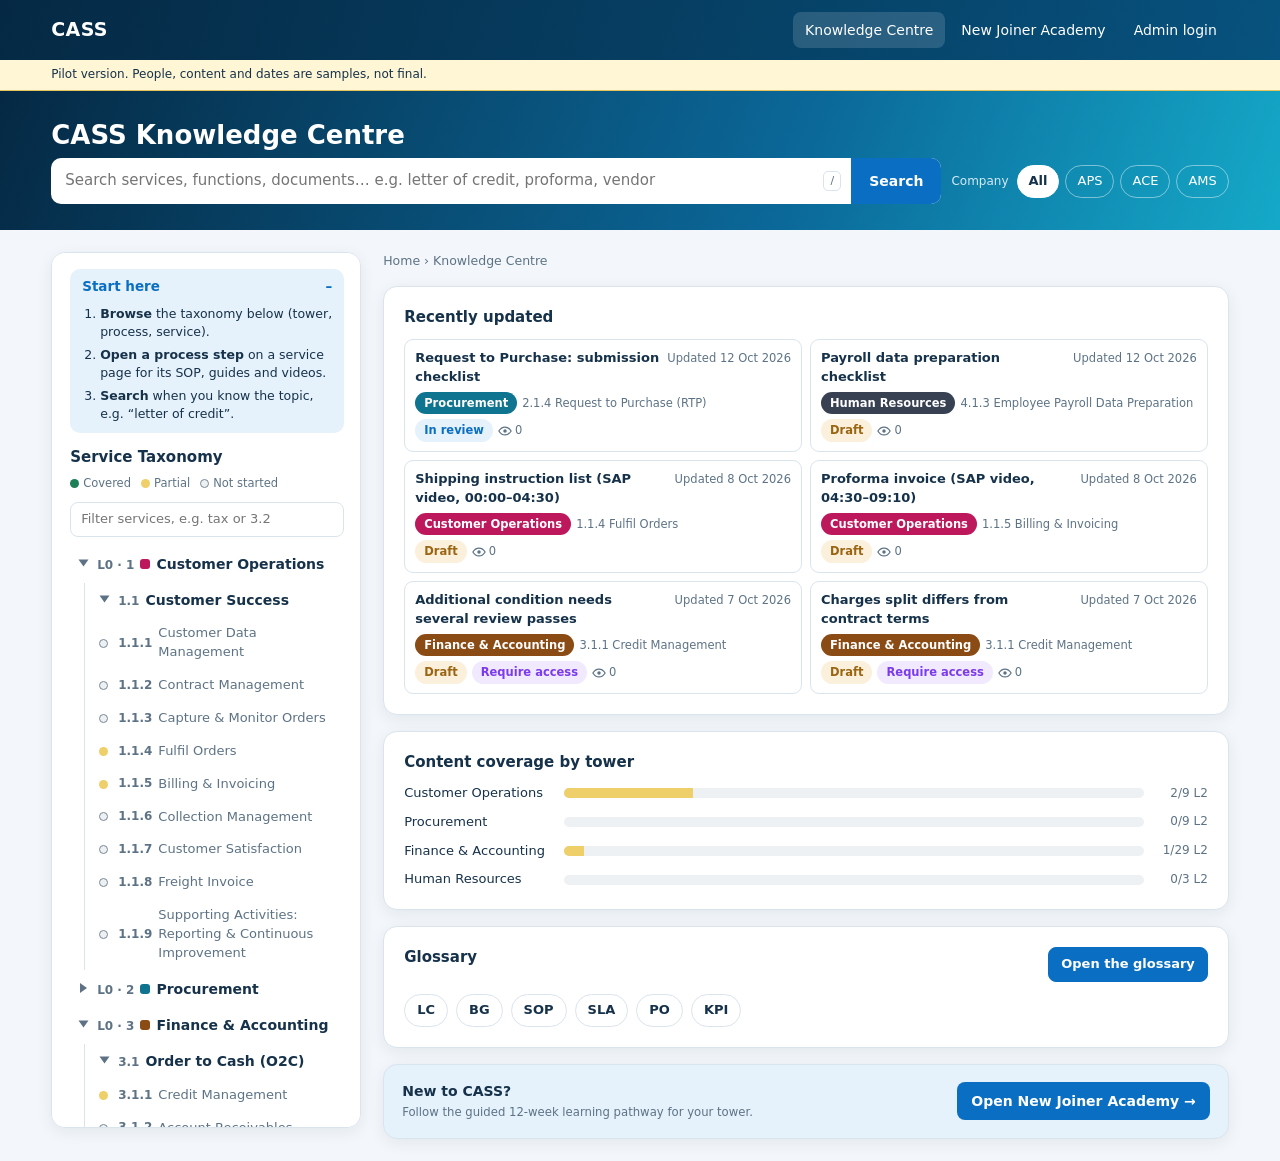
==== CASS-KM/index.html @ 886309c3 "Rename the SOP / DTP category to SOP Item type, items, Academy materials, short label and README; ad" ====
<!doctype html>
<html lang="en">
<head>
<meta charset="utf-8">
<meta name="viewport" content="width=device-width, initial-scale=1">
<title>CASS Knowledge Centre</title>
<style>
/* Layout: brand bar + search hero (with live suggestions), then taxonomy sidebar | content (home, L2 page, search results, glossary). */
:root{
  --bg:#f3f6fa;--surface:#ffffff;--surface-2:#eef4f9;--ink:#16324a;--muted:#5d7385;--line:#dae4ed;
  --brand:#0a6fc2;--brand-soft:#e5f1fb;--on-brand:#ffffff;--hdr1:#052944;--hdr1b:#07527e;--hdr2:#0b6899;--hdr3:#15a9c8;--hdr-ink:#ffffff;--hdr-muted:#d4ebf5;
  --ok:#1d7f55;--ok-bg:#e3f4ec;
  --partial:#efcf6a;--partial-ink:#7a6210;--partial-bg:#fbf3d6;
  --warn:#9a6411;--warn-bg:#fbf0dc;--none:#7a8896;--none-bg:#edf1f4;
  --new:#c2410c;--new-bg:#fdeee5;--lock:#7c3aed;--lock-bg:#f1eafe;--hl:#fff6d6;--hl-line:#e3c35a;--mark:#fdeeb0;
  --t1:#be185d;--t2:#0e7490;--t3:#8a4b14;--t4:#374151;--t-ink:#ffffff;
  --overlay:rgba(5,20,35,.45);--toast-bg:#16324a;--toast-ink:#ffffff;
  --shadow:0 4px 16px rgba(18,59,90,.07);--pop-shadow:0 12px 32px rgba(10,40,70,.18);
  --font:"Segoe UI",system-ui,-apple-system,Arial,sans-serif;
  color-scheme:light;
}
@media (prefers-color-scheme:dark){:root:not([data-theme="light"]){
  --bg:#0c1824;--surface:#122536;--surface-2:#173046;--ink:#e2ecf4;--muted:#9bb0c1;--line:#244059;
  --brand:#4ea9f2;--brand-soft:#173a57;--on-brand:#06223a;--hdr-muted:#c3dfee;
  --ok:#5bd09a;--ok-bg:#163a2b;--partial:#e3c45f;--partial-ink:#efd78c;--partial-bg:#3a3218;
  --warn:#e7b25a;--warn-bg:#3a2d14;--none:#8e9dab;--none-bg:#1e3142;
  --new:#fb9a5c;--new-bg:#3f2414;--lock:#c4a5ff;--lock-bg:#2c2147;--hl:#2f2a14;--hl-line:#b89a3c;--mark:#5a4a12;
  --t1:#f472b6;--t2:#22d3ee;--t3:#e0a35e;--t4:#cbd5e1;--t-ink:#0c1824;
  --overlay:rgba(0,0,0,.6);--toast-bg:#e2ecf4;--toast-ink:#0c1824;
  --shadow:0 4px 16px rgba(0,0,0,.3);--pop-shadow:0 12px 32px rgba(0,0,0,.5);color-scheme:dark}}
:root[data-theme="dark"]{
  --bg:#0c1824;--surface:#122536;--surface-2:#173046;--ink:#e2ecf4;--muted:#9bb0c1;--line:#244059;
  --brand:#4ea9f2;--brand-soft:#173a57;--on-brand:#06223a;--hdr-muted:#c3dfee;
  --ok:#5bd09a;--ok-bg:#163a2b;--partial:#e3c45f;--partial-ink:#efd78c;--partial-bg:#3a3218;
  --warn:#e7b25a;--warn-bg:#3a2d14;--none:#8e9dab;--none-bg:#1e3142;
  --new:#fb9a5c;--new-bg:#3f2414;--lock:#c4a5ff;--lock-bg:#2c2147;--hl:#2f2a14;--hl-line:#b89a3c;--mark:#5a4a12;
  --t1:#f472b6;--t2:#22d3ee;--t3:#e0a35e;--t4:#cbd5e1;--t-ink:#0c1824;
  --overlay:rgba(0,0,0,.6);--toast-bg:#e2ecf4;--toast-ink:#0c1824;
  --shadow:0 4px 16px rgba(0,0,0,.3);--pop-shadow:0 12px 32px rgba(0,0,0,.5);color-scheme:dark}
*{box-sizing:border-box}
html{overflow-x:hidden}
body{margin:0;font-family:var(--font);font-size:14px;color:var(--ink);background:var(--bg);line-height:1.45;overflow-x:hidden}
a{color:inherit;text-decoration:none}
button,input,textarea{font:inherit;color:inherit}
:focus-visible{outline:2px solid var(--brand);outline-offset:2px}
.top :focus-visible,.hero :focus-visible{outline-color:#ffffff}
mark{background:var(--mark);color:inherit;border-radius:3px;padding:0 1px}
.wrap{padding-inline:max(16px,4vw)}
.top{background:linear-gradient(105deg,var(--hdr1),var(--hdr1b));color:var(--hdr-ink);display:flex;align-items:center;justify-content:space-between;gap:12px;flex-wrap:wrap;padding-block:12px}
.brand{font-weight:800;font-size:19px;letter-spacing:.4px;color:var(--hdr-ink)}
.nav{display:flex;gap:4px;flex-wrap:wrap}
.nav a{padding:8px 12px;border-radius:8px;color:var(--hdr-ink)}
.nav a:hover,.nav .on{background:rgba(255,255,255,.14)}
.mock{font-size:12px;background:var(--hl);color:var(--ink);border-bottom:1px solid var(--hl-line);padding-block:6px}
.hero{background:linear-gradient(110deg,var(--hdr1),var(--hdr2) 62%,var(--hdr3));color:var(--hdr-ink);padding-block:26px}
.hero h1{margin:0 0 4px;font-size:26px;text-wrap:balance}
.hero p{margin:0 0 16px;color:var(--hdr-muted);max-width:65ch}
.searchrow{display:flex;gap:10px;flex-wrap:wrap;align-items:center}
.searchbox{flex:1 1 340px;min-width:0;position:relative}
.search{display:flex;background:var(--surface);border-radius:10px;overflow:hidden}
.search input{flex:1;min-width:0;border:0;padding:12px 14px;font-size:15px;background:transparent;color:var(--ink)}
.search input:focus{outline:none}
.search:focus-within{box-shadow:0 0 0 3px rgba(255,255,255,.55)}
.search button{border:0;background:var(--brand);color:var(--on-brand);padding:0 18px;font-weight:700;cursor:pointer}
.kbd{font-size:11px;color:var(--muted);align-self:center;margin-right:10px;border:1px solid var(--line);border-radius:5px;padding:1px 6px}
.suggest{position:absolute;left:0;right:0;top:calc(100% + 6px);background:var(--surface);color:var(--ink);border:1px solid var(--line);border-radius:12px;box-shadow:var(--pop-shadow);z-index:15;max-height:min(460px,70vh);overflow:auto;padding:6px}
.sg-head{font-size:10.5px;text-transform:uppercase;letter-spacing:.08em;color:var(--muted);font-weight:700;padding:8px 10px 4px}
.sg{display:flex;gap:10px;align-items:flex-start;width:100%;text-align:left;border:0;background:transparent;padding:8px 10px;border-radius:8px;cursor:pointer}
.sg:hover,.sg.active{background:var(--brand-soft)}
.sg .ic{flex:none;min-width:58px;max-width:90px;overflow:hidden;text-overflow:ellipsis;white-space:nowrap;font-size:10.5px;font-weight:700;color:var(--brand);background:var(--brand-soft);border-radius:6px;padding:2px 6px;text-align:center;margin-top:1px;font-variant-numeric:tabular-nums}
.sg.active .ic,.sg:hover .ic{background:var(--surface)}
.sg .tx{min-width:0;display:grid}
.sg .tx b{font-weight:600;font-size:13.5px}
.sg .tx small{color:var(--muted);font-size:12px;white-space:nowrap;overflow:hidden;text-overflow:ellipsis}
.sg-all{border-top:1px solid var(--line);margin-top:4px;padding-top:10px}
.sg-empty{padding:12px 10px;color:var(--muted);font-size:13px}
.chips{display:flex;gap:6px;flex-wrap:wrap;align-items:center}
.chips .lbl{font-size:12px;color:var(--hdr-muted);margin-right:2px}
.chip{border:1px solid rgba(255,255,255,.45);background:transparent;color:var(--hdr-ink);padding:6px 11px;border-radius:999px;cursor:pointer;font-size:13px}
.chip[aria-pressed="true"]{background:#ffffff;color:#16324a;border-color:#ffffff;font-weight:700}
.layout{display:grid;grid-template-columns:310px minmax(0,1fr);gap:22px;padding-block:22px}
.panel{background:var(--surface);border:1px solid var(--line);border-radius:14px;box-shadow:var(--shadow)}
.side{padding:16px 16px 16px 18px;align-self:start;position:sticky;top:12px;max-height:calc(100vh - 24px);overflow:auto;min-width:0}
.side h3{margin:0 0 6px;font-size:15px}
.legend{display:flex;gap:10px;flex-wrap:wrap;font-size:11.5px;color:var(--muted);margin-bottom:10px}
.dot{display:inline-block;width:9px;height:9px;border-radius:50%;margin-right:4px;vertical-align:middle;flex:none}
.dot.covered{background:var(--ok)}.dot.partial{background:var(--partial)}.dot.none{background:var(--none-bg);border:1.5px solid var(--none)}
.tfilter{width:100%;border:1px solid var(--line);border-radius:8px;padding:7px 10px;background:var(--surface);color:var(--ink);margin-bottom:8px;font-size:13px}
.tree details{margin:2px 0}
.tree summary{cursor:pointer;padding:7px 8px;font-weight:650;border-radius:7px;list-style:none;display:flex;align-items:baseline;gap:6px}
.tree summary::-webkit-details-marker{display:none}
.tree summary::before{content:"";flex:none;width:0;height:0;border-style:solid;border-width:5px 0 5px 7px;border-color:transparent transparent transparent var(--muted);margin:0 4px 0 2px;transform:translateY(-1px);transition:transform .15s}
.tree details[open]>summary::before{transform:translateY(-1px) rotate(90deg)}
.tree summary:hover{background:var(--surface-2)}
.tree .code{font-variant-numeric:tabular-nums;color:var(--muted);font-weight:600;font-size:12px;white-space:nowrap}
.tree details details{margin-left:14px;border-left:1px solid var(--line);padding-left:6px}
.leaf{display:flex;align-items:center;gap:6px;width:100%;border:0;background:transparent;text-align:left;padding:7px 8px;border-radius:7px;color:var(--muted);cursor:pointer;font-size:13px}
.leaf:hover{background:var(--brand-soft);color:var(--ink)}
.leaf.on{background:var(--brand-soft);color:var(--brand);font-weight:700}
.leaf .nm{flex:1;min-width:0}
.start{background:var(--brand-soft);border-radius:10px;padding:8px 12px;margin-bottom:14px;font-size:12.5px}
.start summary{cursor:pointer;font-weight:700;font-size:13.5px;color:var(--brand);list-style:none;display:flex;align-items:center;justify-content:space-between}
.start summary::-webkit-details-marker{display:none}
.start summary::after{content:"–";font-weight:700}
.start:not([open]) summary::after{content:"+"}
.start ol{margin:8px 0 2px;padding-left:18px;display:grid;gap:5px;color:var(--ink)}
.main{min-width:0;display:grid;grid-template-columns:minmax(0,1fr);gap:16px;align-content:start}
.crumb{font-size:12.5px;color:var(--muted);overflow-wrap:anywhere}
.crumb button{border:0;background:none;padding:0;color:var(--brand);cursor:pointer}
.pad{padding:20px}
h2{margin:0 0 6px;font-size:20px;text-wrap:balance;overflow-wrap:anywhere}
h3.sec{margin:0 0 10px;font-size:15px}
.sub{color:var(--muted);margin:0;max-width:70ch}
.pill{display:inline-flex;align-items:center;gap:4px;font-size:11.5px;font-weight:700;padding:3px 9px;border-radius:999px;white-space:nowrap}
.p-covered{background:var(--ok-bg);color:var(--ok)}.p-partial{background:var(--partial-bg);color:var(--partial-ink)}.p-none{background:var(--none-bg);color:var(--none)}
.p-approved{background:var(--ok-bg);color:var(--ok)}.p-draft{background:var(--warn-bg);color:var(--warn)}.p-review{background:var(--brand-soft);color:var(--brand)}
.tw-1{--tc:var(--t1)}.tw-2{--tc:var(--t2)}.tw-3{--tc:var(--t3)}.tw-4{--tc:var(--t4)}
.pill.tw{background:var(--tc);color:var(--t-ink)}
.tsw{display:inline-block;width:10px;height:10px;border-radius:3px;background:var(--tc);flex:none;align-self:center}
.p-new{background:var(--new-bg);color:var(--new)}.p-lock{background:var(--lock-bg);color:var(--lock)}.p-role{background:var(--surface-2);color:var(--ink);font-weight:600}
.meta{display:grid;grid-template-columns:repeat(auto-fit,minmax(170px,1fr));gap:10px 18px;margin-top:14px;padding-top:14px;border-top:1px solid var(--line)}
.meta>div{font-size:13px;min-width:0;overflow-wrap:anywhere}
.meta b{display:block;font-size:11px;text-transform:uppercase;letter-spacing:.06em;color:var(--muted);font-weight:700;margin-bottom:3px}
.person{display:inline-flex;align-items:center;gap:7px;border:1px solid var(--line);background:var(--surface);border-radius:999px;padding:3px 10px 3px 3px;cursor:pointer;font-size:13px;max-width:100%}
.person:hover,.person[aria-expanded="true"]{border-color:var(--brand);color:var(--brand)}
.person .av{flex:none;width:24px;height:24px;border-radius:50%;display:grid;place-items:center;font-size:10.5px;font-weight:800;background:var(--brand-soft);color:var(--brand)}
.person .pn{overflow:hidden;text-overflow:ellipsis;white-space:nowrap}
.tba{color:var(--muted);font-style:italic}
.titlerow{display:flex;justify-content:space-between;gap:12px;flex-wrap:wrap;align-items:flex-start}
.titlerow>div{min-width:0}
.l3{display:grid;grid-template-columns:repeat(auto-fill,minmax(min(250px,100%),1fr));gap:8px;margin-top:4px;align-items:start}
.l3card{background:var(--surface-2);border-radius:9px;padding:9px 11px;font-size:13px;border:1px solid transparent;scroll-margin-top:80px;min-width:0;overflow-wrap:anywhere}
.l3card .c{font-variant-numeric:tabular-nums;color:var(--muted);font-weight:700;margin-right:6px}
.l3card details{margin-top:5px}
.l3card summary{cursor:pointer;color:var(--brand);font-size:12px;font-weight:600}
.l3card ul{margin:6px 0 0;padding-left:18px;color:var(--muted);font-size:12.5px;display:grid;gap:3px}
.l3card.flash{border-color:var(--brand);background:var(--brand-soft)}
.flow{display:flex;align-items:stretch;overflow-x:auto;padding:4px 2px 10px;max-width:100%}
.node{flex:none;width:170px;border:2px solid var(--line);border-radius:12px;padding:12px;cursor:pointer;background:var(--surface);text-align:left;display:flex;flex-direction:column;gap:6px}
.node:hover{border-color:var(--brand)}
.node.on{border-color:var(--brand);box-shadow:0 6px 18px rgba(10,111,194,.18)}
.node.km{background:var(--hl);border-color:var(--hl-line)}
.node.km.on{border-color:var(--brand)}
.node b{font-size:13.5px}
.node .tags{display:flex;flex-wrap:wrap;gap:4px}
.node small{color:var(--muted);font-size:11.5px}
.arrow{flex:none;width:26px;display:grid;place-items:center;color:var(--muted);font-size:18px}
.note{font-size:12px;color:var(--muted);margin:8px 0 0}
.assets{display:grid;grid-template-columns:repeat(auto-fill,minmax(min(230px,100%),1fr));gap:12px;align-items:start}
.asset{padding:14px;display:flex;flex-direction:column;gap:8px;min-width:0}
.asset.empty{opacity:.62;box-shadow:none;background:var(--surface-2)}
.asset h4{margin:0;font-size:14px;display:flex;justify-content:space-between;gap:8px}
.asset h4 .n{font-variant-numeric:tabular-nums;color:var(--muted);font-weight:600}
.asset .desc{margin:0;color:var(--muted);font-size:12.5px}
.item{display:block;width:100%;text-align:left;border:1px solid var(--line);background:var(--surface);border-radius:9px;padding:9px 10px;cursor:pointer;min-width:0}
.item:hover{border-color:var(--brand)}
.item .t{font-weight:650;font-size:13px;display:block;overflow-wrap:anywhere}
.item .m{display:flex;gap:5px;flex-wrap:wrap;margin-top:5px;align-items:center;font-size:11.5px;color:var(--muted)}
.kmviews{display:inline-flex;align-items:center;gap:3px;font-size:11.5px;color:var(--muted);white-space:nowrap;font-variant-numeric:tabular-nums}
.l3dd>summary{cursor:pointer;list-style:none;display:flex;align-items:center;justify-content:space-between;gap:8px}.l3dd>summary::-webkit-details-marker{display:none}.l3dd>summary::after{content:'';width:8px;height:8px;border-right:2px solid var(--muted);border-bottom:2px solid var(--muted);transform:rotate(45deg);margin:-4px 4px 0 0;transition:transform .15s}.l3dd[open]>summary::after{transform:rotate(-135deg);margin-top:4px}.l3dd>summary h3{margin:0}.l3dd[open]>summary{margin-bottom:10px}
.item .tr{display:flex;gap:8px;align-items:flex-start;justify-content:space-between}.item .tr .t{flex:1;min-width:0}.item .tr .m.d{margin-top:1px;flex:none;white-space:nowrap}
.feedback{display:flex;gap:8px;flex-wrap:wrap;align-items:center;font-size:13px;color:var(--muted)}
.btn{border:1px solid var(--line);background:var(--surface);padding:7px 12px;border-radius:8px;cursor:pointer;font-size:13px;display:inline-flex;align-items:center;justify-content:center;text-align:center}
.btn:hover{border-color:var(--brand);color:var(--brand)}
.btn.primary{background:var(--brand);border-color:var(--brand);color:var(--on-brand);font-weight:700}
.btn.primary:hover{filter:brightness(1.08)}
.btn:disabled,.btn:disabled:hover{background:var(--surface-2);border-color:var(--line);color:var(--muted);cursor:not-allowed;font-weight:600;filter:none}
.btn.small{padding:4px 9px;font-size:12px}
.linkbtn{border:0;background:none;color:var(--brand);cursor:pointer;padding:0;font-size:12.5px;font-weight:600}
.recent{display:grid;grid-template-columns:repeat(auto-fill,minmax(min(300px,100%),1fr));gap:8px;align-items:start}
.chipbtn{border:1px solid var(--line);background:var(--surface);color:var(--ink);padding:6px 12px;border-radius:999px;cursor:pointer;font-size:13px}
.chipbtn:hover{border-color:var(--brand);color:var(--brand)}
.chipbtn[aria-pressed="true"]{background:var(--brand);border-color:var(--brand);color:var(--on-brand);font-weight:700}
.chipbtn.tchip{border:1.5px solid var(--tc);display:inline-flex;align-items:center;gap:7px}
.chipbtn.tchip::before{content:"";width:10px;height:10px;border-radius:3px;background:var(--tc);flex:none}
.chipbtn.tchip:hover{border-color:var(--tc);color:var(--ink);background:var(--surface-2)}
.chipbtn.tchip[aria-pressed="true"]{background:var(--tc);border-color:var(--tc);color:var(--t-ink)}
.chipbtn.tchip[aria-pressed="true"]::before{background:var(--t-ink)}
.gl-peek{display:flex;gap:8px;flex-wrap:wrap;margin-top:12px}
.gl-tools{display:grid;gap:10px;margin-top:14px}
.gl-tools .tfilter{margin:0;max-width:460px;font-size:14px;padding:9px 12px}
.gl-chips{display:flex;gap:6px;flex-wrap:wrap}
.gl-meta{display:flex;justify-content:space-between;gap:10px;flex-wrap:wrap;align-items:center;margin-top:14px;padding-top:12px;border-top:1px solid var(--line);font-size:13px;color:var(--muted)}
.gl-az{display:flex;flex-wrap:wrap;gap:2px}
.azb{border:0;background:none;color:var(--brand);font-weight:700;cursor:pointer;padding:3px 6px;border-radius:6px;font-size:12px}
.azb:hover{background:var(--brand-soft)}.azb:disabled{color:var(--muted);opacity:.45;cursor:default;background:none}
.gl-list{display:grid;margin-top:6px}
.gl-letter{font-weight:800;font-size:14px;color:var(--brand);padding:14px 0 4px;border-bottom:1px solid var(--line);scroll-margin-top:90px}
.gl-row{display:grid;grid-template-columns:150px minmax(0,1fr) 230px;gap:6px 16px;padding:10px 6px;border-bottom:1px solid var(--line);align-items:start;scroll-margin-top:90px;transition:background-color .4s}
.gl-row.flash{background:var(--brand-soft);border-radius:8px}
.gl-term{font-weight:700;overflow-wrap:anywhere}
.gl-mean{overflow-wrap:anywhere}
.gl-tw{display:flex;gap:4px;flex-wrap:wrap}
@media (max-width:700px){.gl-row{grid-template-columns:minmax(0,1fr)}.gl-tw{margin-top:2px}}
.cov{display:grid;gap:10px}
.covrow{display:grid;grid-template-columns:150px minmax(0,1fr) 54px;gap:10px;align-items:center;font-size:13px}
.bar{display:flex;height:10px;border-radius:999px;overflow:hidden;background:var(--none-bg)}
.bar i{display:block;height:100%}
.bar .c{background:var(--ok)}.bar .p{background:var(--partial)}
.covrow .num{font-variant-numeric:tabular-nums;color:var(--muted);text-align:right;font-size:12px}
.empty-state p{max-width:60ch}
.academy{padding:16px 18px;display:flex;justify-content:space-between;align-items:center;gap:12px;flex-wrap:wrap;background:var(--brand-soft)}
.academy a{background:var(--brand);color:var(--on-brand);padding:9px 14px;border-radius:8px;font-weight:700}
.reslist{display:grid;gap:8px}
.resrow{display:flex;gap:10px;align-items:flex-start;width:100%;text-align:left;border:1px solid var(--line);background:var(--surface);border-radius:9px;padding:9px 11px;cursor:pointer;min-width:0}
.resrow:hover{border-color:var(--brand)}
.resrow>span:last-child{min-width:0;overflow-wrap:anywhere}
.resrow .ic{flex:none;font-size:11px;font-weight:700;color:var(--muted);min-width:64px;font-variant-numeric:tabular-nums;padding-top:1px}
.resrow small{display:block;color:var(--muted);font-size:12px;margin-top:2px}
.drawer-bg{position:fixed;inset:0;background:var(--overlay);z-index:20}
.drawer{position:fixed;top:0;right:0;bottom:0;width:min(440px,100%);background:var(--surface);z-index:21;padding:22px;padding-top:calc(22px + env(safe-area-inset-top,0px));overflow:auto;box-shadow:-8px 0 30px rgba(0,0,0,.2);display:grid;gap:14px;align-content:start}
.drawer h3{margin:0;font-size:18px;overflow-wrap:anywhere}
.drawer .acts{display:flex;gap:8px;flex-wrap:wrap}
@media (prefers-reduced-motion:no-preference){.drawer{animation:slidein .2s ease-out}@keyframes slidein{from{transform:translateX(40px);opacity:.4}to{transform:none;opacity:1}}}
.lockbox{background:var(--lock-bg);color:var(--ink);border-radius:10px;padding:10px 12px;font-size:13px}
.lockbox b{color:var(--lock)}
.apprline{margin:0;font-size:13px;color:var(--ok);font-weight:600}
.hist{margin:6px 0 0;padding-left:20px;display:grid;gap:4px;font-size:12.5px;color:var(--muted)}
.pop{position:fixed;z-index:40;width:min(320px,calc(100vw - 24px));max-height:calc(100vh - 24px);overflow:auto;background:var(--surface);border:1px solid var(--line);border-radius:14px;box-shadow:var(--pop-shadow);padding:16px;display:grid;gap:12px}
.pop .ph{display:flex;gap:12px;align-items:center;padding-right:24px}
.pop .bigav{width:46px;height:46px;border-radius:50%;display:grid;place-items:center;font-weight:800;font-size:16px;background:var(--brand);color:var(--on-brand);flex:none}
.pop h4{margin:0;font-size:15.5px}
.pop .role{color:var(--muted);font-size:12.5px}
.pop dl{margin:0;display:grid;grid-template-columns:auto minmax(0,1fr);gap:6px 12px;font-size:13px}
.pop dt{color:var(--muted);font-size:11px;text-transform:uppercase;letter-spacing:.06em;font-weight:700;padding-top:2px}
.pop dd{margin:0;overflow-wrap:anywhere}
.pop .acts{display:flex;gap:8px;flex-wrap:wrap}
.pop .close{position:absolute;top:8px;right:8px;border:0;background:none;cursor:pointer;color:var(--muted);font-size:18px;line-height:1;padding:4px 8px;border-radius:6px}
.pop .close:hover{background:var(--surface-2)}
.pop .ctx{font-size:12px;color:var(--muted);background:var(--surface-2);border-radius:8px;padding:7px 9px}
.legendpop dl{align-items:center;font-size:12.5px}
.legendpop dt{text-transform:none;letter-spacing:0}
.toast{position:fixed;left:50%;bottom:calc(20px + env(safe-area-inset-bottom,0px));transform:translateX(-50%);background:var(--toast-bg);color:var(--toast-ink);padding:10px 16px;border-radius:9px;z-index:50;font-size:13px;max-width:calc(100% - 32px);box-shadow:var(--pop-shadow)}
textarea{width:100%;min-height:80px;padding:9px;border-radius:8px;border:1px solid var(--line);background:var(--surface);color:var(--ink);margin-top:6px}
.sr{position:absolute;width:1px;height:1px;overflow:hidden;clip:rect(0 0 0 0);white-space:nowrap}
.health{border-left:4px solid var(--new)}
@media (max-width:900px){.layout{grid-template-columns:minmax(0,1fr)}.side{position:static;max-height:none}.covrow{grid-template-columns:110px minmax(0,1fr) 46px}}
@media (prefers-reduced-motion:no-preference){.node,.item,.btn,.l3card{transition:border-color .15s,box-shadow .15s,background-color .3s}}
</style>
</head>
<body>
<header class="top wrap">
  <a class="brand" href="index.html" aria-label="CASS Knowledge Centre home">CASS</a>
  <nav class="nav" aria-label="Main">
    <a class="on" href="index.html" aria-current="page">Knowledge Centre</a>
    <a href="new-joiner-academy.html">New Joiner Academy</a>
    <a href="admin.html">Admin login</a>
  </nav>
</header>
<div class="mock wrap" id="mockBanner" hidden></div>
<section class="hero wrap">
  <h1>CASS Knowledge Centre</h1>
  <div class="searchrow">
    <div class="searchbox">
      <form class="search" id="searchForm" role="search">
        <label for="q" class="sr">Search the Knowledge Centre</label>
        <input id="q" type="text" autocomplete="off" spellcheck="false" placeholder="Search services, functions, documents… e.g. letter of credit, proforma, vendor" role="combobox" aria-expanded="false" aria-controls="suggest" aria-autocomplete="list" aria-haspopup="listbox">
        <span class="kbd" aria-hidden="true">/</span>
        <button type="submit">Search</button>
      </form>
      <div class="suggest" id="suggest" role="listbox" aria-label="Search suggestions" hidden></div>
    </div>
    <div class="chips" id="coChips" role="group" aria-label="Company filter"></div>
  </div>
</section>

<div class="layout wrap">
  <aside class="panel side" aria-label="Service taxonomy">
    <details class="start" id="startBox" open><summary>Start here</summary>
      <ol><li><b>Browse</b> the taxonomy below (tower, process, service).</li><li><b>Open a process step</b> on a service page for its SOP, guides and videos.</li><li><b>Search</b> when you know the topic, e.g. “letter of credit”.</li></ol></details>
    <h3>Service Taxonomy</h3>
    <div class="legend"><span><i class="dot covered"></i>Covered</span><span><i class="dot partial"></i>Partial</span><span><i class="dot none"></i>Not started</span></div>
    <label for="tf" class="sr">Filter the taxonomy</label>
    <input id="tf" class="tfilter" type="search" placeholder="Filter services, e.g. tax or 3.2" autocomplete="off">
    <nav class="tree" id="tree" aria-label="Service taxonomy tree"></nav>
  </aside>
  <main class="main" id="main"></main>
</div>

<div id="drawerRoot"></div>
<div id="popRoot"></div>
<div class="toast" id="toast" role="status" aria-live="polite" hidden></div>

<script src="km-data.js"></script>
<script src="km-boot.js"></script>
<script>
(function(){
'use strict';
/* ---------- Data: everything comes from km-data.js (edited only in admin.html). window.KM is the published data, or the admin's draft in preview mode (km-boot.js). ---------- */
const D=window.KM;
const mainEl=document.getElementById('main');
if(!D||!Array.isArray(D.taxonomy)){
  mainEl.innerHTML='<section class="panel pad health" role="alert"><h2>Content not available</h2><p class="sub">The content file km-data.js could not be loaded. Make sure it sits in the same folder as this page.</p></section>';
  return;
}
const SET=D.settings||{};
const TAX=D.taxonomy;
const L3RAW=D.l3||{};
const PEOPLE={};(D.people||[]).forEach(p=>{if(p&&p.id)PEOPLE[p.id]=p});
const TYPES=(D.itemTypes||[]);
const L2PAGES=D.l2Pages||{};
const ITEMS=(D.items||[]).map(i=>Object.assign({step:'',l3:'',escalateTo:'',complexity:'',link:'',description:'',duration:'',requireAccess:false,newBadge:'auto',companies:[],document:null,approvedBy:'',approvedByName:'',approvedAt:'',updatedByName:''},i));
const TOWERNAMES=D.towerNames||{};
const GLOSSARY=(D.glossary||[]).map(g=>({term:String(g.term||''),meaning:String(g.meaning||''),towers:Array.isArray(g.towers)?g.towers.map(String):[]}));
const SYN={};Object.entries(D.synonyms||{}).forEach(([k,v])=>{SYN[norm(k)]=(Array.isArray(v)?v:[v]).map(norm)});
const POPULAR=D.popularSearches||[];
const CHANGELOG=D.changeLog||[];
const COMPANIES=SET.companies||[];
const NEWDAYS=+SET.newBadgeDays||30;
const GROUPS={Service:'Services (L2)',Function:'Functions (L3)',Document:'Documents & videos',Process:'Processes (L1)',Tower:'Towers (L0)',Glossary:'Glossary',Person:'People'};
const CAP={Service:4,Function:4,Document:4,Process:2,Tower:1,Glossary:2,Person:2};
const STOP=new Set(['of','and','the','for','to','in','a','an','on','with','by']);
const COV={covered:'Covered',partial:'Partial',none:'Not started'};
const ST={'Approved':'p-approved','Draft':'p-draft','In review':'p-review'};
const TYPESHORT={'Quick Reference Guide':'QRD','SOP':'SOP','Video':'Video','Training Material':'Training','Templates & Forms':'Template','Exception Handling':'Exception','Lessons & Real Examples':'Lesson'};

/* ---------- Helpers ---------- */
function norm(s){return String(s==null?'':s).toLowerCase().normalize('NFD').replace(/[\u0300-\u036f]/g,'').replace(/&/g,' and ').replace(/[^a-z0-9.\/ ]+/g,' ').replace(/\.(?![0-9])/g,' ').replace(/(^|[^0-9])\./g,'$1 ').replace(/\s+/g,' ').trim()}
const esc=s=>String(s==null?'':s).replace(/[&<>"']/g,ch=>({'&':'&amp;','<':'&lt;','>':'&gt;','"':'&quot;',"'":'&#39;'}[ch]));
const store={get(k,d){try{const v=localStorage.getItem(k);return v!=null?JSON.parse(v):d}catch(e){return d}},set(k,v){try{localStorage.setItem(k,JSON.stringify(v))}catch(e){}}};
const L2INDEX={};const L0BY={};
TAX.forEach(a=>{L0BY[a.code]=a;(a.l1||[]).forEach(b=>(b.l2||[]).forEach(x=>{L2INDEX[x.code]={c:x.code,n:x.name,l0:a,l1:b}}))});
const TOTAL_L2=Object.keys(L2INDEX).length;
/* L3 cards stay short: any text after a colon or "e.g." in a name is moved into the Details list at render time. */
function splitL3(f){
  let name=String(f.name||''),det=Array.isArray(f.details)?f.details.map(String):[];
  const m=name.match(/^(.*?)(?:\s*:\s*|\s*[(,]?\s*\be\.g\.,?\s*)(.*)$/i);
  if(m&&m[1].trim()){name=m[1].trim().replace(/[\s,;(]+$/,'');let rest=m[2].trim();if(/\(\s*e\.g\./i.test(f.name))rest=rest.replace(/\)\s*$/,'');if(rest)det=[rest,...det]}
  return {code:String(f.code),name,details:det};
}
const L3={};Object.entries(L3RAW).forEach(([k,v])=>{L3[k]=(v||[]).map(splitL3)});
const l3Find=(l2,code)=>(L3[l2]||[]).find(f=>f.code===code);
const meta=c=>L2PAGES[c]||{coverage:'none'};
const covOf=c=>COV[meta(c).coverage]?meta(c).coverage:'none';
const stepsOf=c=>{const s=meta(c).steps;return Array.isArray(s)&&s.length?s:null};
const nameOf=c=>L2INDEX[c]?L2INDEX[c].n:c;
const initials=n=>String(n).split(/\s+/).filter(Boolean).map(w=>w[0]).slice(0,2).join('').toUpperCase();
const fmt=d=>{if(!d)return '';const x=new Date(String(d).slice(0,10)+'T00:00:00');return isNaN(x)?esc(d):x.toLocaleDateString('en-GB',{day:'numeric',month:'short',year:'numeric'})};
const slug=s=>String(s).replace(/[^A-Za-z0-9]+/g,'_');
const fnId=code=>'fn-'+String(code).replace(/\./g,'-');
function safeUrl(u){u=String(u||'').trim();if(!u)return '';if(/^https?:\/\//i.test(u))return u;if(!/^[a-z][a-z0-9+.-]*:/i.test(u)&&!u.startsWith('//'))return u;return ''}

let seen=store.get('kmSeen',{});if(!seen||typeof seen!=='object'||Array.isArray(seen))seen={};
let company=store.get('kmCompany','All');if(company!=='All'&&!COMPANIES.includes(company))company='All';
const TODAY=new Date();TODAY.setHours(0,0,0,0);
function isNew(it){
  if(it.newBadge==='show'||it.newBadge==='always')return true;if(it.newBadge==='hide'||it.newBadge==='never')return false;
  const d=new Date(String(it.updated)+'T00:00:00');if(isNaN(d))return false;
  const age=(TODAY-d)/864e5;return age<=NEWDAYS&&age>=-1&&seen[it.id]!==it.updated;
}
const vis=it=>company==='All'||(it.companies||[]).includes(company);
const personName=id=>PEOPLE[id]?PEOPLE[id].name:'';

/* Sample banner */
(function(){const bn=SET.banner,mb=document.getElementById('mockBanner');if(bn&&bn.on&&String(bn.text||'').trim()){mb.textContent=bn.text;mb.hidden=false}else mb.remove()})();

/* ---------- Data health: warn about broken references without breaking the page ---------- */
(function validate(){
  const w=(...a)=>console.warn('[km-data]',...a);
  const typeNames=new Set(TYPES.map(t=>t.name));
  let l3n=0;Object.entries(L3RAW).forEach(([k,v])=>{if(!L2INDEX[k])w('l3 list for unknown L2',k);l3n+=(v||[]).length});
  Object.entries(L2PAGES).forEach(([c,m])=>{
    if(!L2INDEX[c])w('l2Pages entry for unknown L2',c);
    ['owner','expert','approver'].forEach(f=>{if(m[f]&&!PEOPLE[m[f]])w(`l2Pages ${c}.${f} points to unknown person`,m[f])});
    const ids=new Set();(m.steps||[]).forEach(s=>{if(!/^step-\d+$/.test(s.id||''))w(`step in ${c} has a bad id`,s.id);if(ids.has(s.id))w(`duplicate step id in ${c}`,s.id);ids.add(s.id);if(s.l3&&!l3Find(c,s.l3))w(`step ${s.id} in ${c} points to unknown L3`,s.l3)});
  });
  const seenIds=new Set();
  ITEMS.forEach(i=>{
    if(seenIds.has(i.id))w('duplicate item id',i.id);seenIds.add(i.id);
    if(!L2INDEX[i.l2])w(`item ${i.id} points to unknown L2`,i.l2);
    if(i.step&&!(stepsOf(i.l2)||[]).some(s=>s.name===i.step))w(`item ${i.id} points to unknown process step`,i.step);
    if(i.l3&&!l3Find(i.l2,i.l3))w(`item ${i.id} points to unknown L3`,i.l3);
    ['owner','updatedBy','escalateTo'].forEach(f=>{if(i[f]&&!PEOPLE[i[f]])w(`item ${i.id}.${f} points to unknown person`,i[f])});
    if(!typeNames.has(i.type))w(`item ${i.id} has unknown type`,i.type);
  });
  if(TOTAL_L2!==50)w('expected 50 L2 services, found',TOTAL_L2);
  if(l3n!==268)w('expected 268 L3 functions, found',l3n);
})();

/* ---------- UI helpers ---------- */
function toast(msg){const t=document.getElementById('toast');t.textContent=msg;t.hidden=false;clearTimeout(t._h);t._h=setTimeout(()=>{t.hidden=true},2600)}
function copyText(text){
  return new Promise((ok,fail)=>{
    const fallback=()=>{try{const ta=document.createElement('textarea');ta.value=text;ta.setAttribute('readonly','');ta.style.cssText='position:fixed;top:0;left:0;opacity:0';document.body.appendChild(ta);ta.select();const r=document.execCommand('copy');ta.remove();r?ok():fail()}catch(e){fail()}};
    try{if(navigator.clipboard&&window.isSecureContext)navigator.clipboard.writeText(text).then(ok,fallback);else fallback()}catch(e){fallback()}
  });
}
function personBtn(id,ctx){const p=PEOPLE[id];if(!p)return '<span class="tba">To be assigned</span>';return `<button type="button" class="person" data-person="${esc(id)}" data-ctx="${esc(ctx||'')}" aria-haspopup="dialog" aria-expanded="false"><span class="av" aria-hidden="true">${esc(initials(p.name))}</span><span class="pn">${esc(p.name)}</span></button>`}
const pageUrl=h=>location.href.split('#')[0]+(h||'');
function setHash(h){try{history.replaceState(null,'',h?h:location.pathname+location.search)}catch(e){}}

/* ---------- Search engine ---------- */
const IDX=[];
function addIdx(o){o.h=norm(o.label+' '+(o.extra||''));o.words=[...new Set(o.h.split(' '))];o.nlabel=norm(o.label);o.ncode=norm(o.code||'');IDX.push(o)}
TAX.forEach(a=>{
  addIdx({kind:'Tower',label:a.name,code:'L0 '+a.code,codeRaw:a.code,sub:'Service tower',act:{q:a.name},extra:a.code,w:5});
  (a.l1||[]).forEach(b=>{
    addIdx({kind:'Process',label:b.name,code:b.code,codeRaw:b.code,sub:a.name+' · L1 process',act:{q:b.name},extra:b.code+' '+a.name,w:5});
    (b.l2||[]).forEach(x=>{const c=x.code,m=meta(c),cov=covOf(c);
      addIdx({kind:'Service',label:x.name,code:c,codeRaw:c,sub:`${a.name} › ${b.name} · ${COV[cov]}`,act:{l2:c},extra:c+' '+b.name+' '+a.name+' '+(m.intro||'')+' '+COV[cov],w:6});
      (L3[c]||[]).forEach(f=>addIdx({kind:'Function',label:f.name,code:f.code,codeRaw:f.code,sub:`${c} ${x.name}`,act:{l2:c,fn:f.code},extra:f.code+' '+f.details.join(' ')+' '+c+' '+x.name,w:3}));
    });
  });
});
ITEMS.forEach(i=>addIdx({kind:'Document',label:i.title,code:TYPESHORT[i.type]||String(i.type).split(' ')[0],sub:`${i.type} · ${i.l2} ${nameOf(i.l2)}`,act:{item:i.id},extra:[i.type,i.description,i.step,i.l3,personName(i.owner),i.l2,nameOf(i.l2)].join(' '),item:i,w:7}));
const glTowerText=g=>g.towers.includes('all')?'All towers':g.towers.map(c=>TOWERNAMES[c]||c).join(', ');
GLOSSARY.forEach(g=>addIdx({kind:'Glossary',label:g.term,code:'Term',sub:(g.meaning||'Meaning to be added')+(g.towers.length?' · '+glTowerText(g):''),act:{view:'glossary',term:g.term},extra:g.meaning+' '+glTowerText(g),w:4}));
Object.values(PEOPLE).forEach(p=>addIdx({kind:'Person',label:p.name,code:'Person',sub:`${p.role} · ${p.team}`,act:{person:p.id},extra:p.role+' '+p.team,w:4}));

function lev1(a,b){if(Math.abs(a.length-b.length)>1)return false;let i=0,j=0,e=0;while(i<a.length&&j<b.length){if(a[i]===b[j]){i++;j++;continue}if(++e>1)return false;if(a.length>b.length)i++;else if(b.length>a.length)j++;else{i++;j++}}return e+(a.length-i)+(b.length-j)<=1}
const isCode=t=>/^[0-9][0-9.]*$/.test(t);
function tokenScore(tok,o){
  if(o.words.includes(tok))return 3;
  if(o.words.some(w=>w.startsWith(tok)))return 2;
  if(isCode(tok))return 0; // codes match from the start only, so 3.2 never finds 3.3.2
  if(tok.length>=3&&o.h.includes(tok))return 1.5;
  for(const k in SYN){if(k===tok||(tok.length>=3&&k.startsWith(tok))){if(SYN[k].some(v=>v&&(o.words.includes(v)||(v.includes(' ')||v.length>=3)&&o.h.includes(v))))return 1.2}}
  if(tok.length>=4&&o.words.some(w=>w.length>=4&&w[0]===tok[0]&&(lev1(tok,w.slice(0,tok.length))||lev1(tok,w.slice(0,tok.length+1))||lev1(tok,w.slice(0,tok.length-1)))))return .8;
  return 0;
}
function prepQuery(q){
  let nq=norm(q);if(!nq)return {nq:'',toks:[]};
  // a half-typed phrase such as "letter of cre" completes to the known phrase "letter of credit"
  if(nq.includes(' ')&&nq.length>=6){const ph=Object.keys(SYN).find(k=>k.includes(' ')&&k.startsWith(nq)&&k!==nq);if(ph)nq=ph}
  let toks=nq.split(' ');if(toks.some(t=>!STOP.has(t)))toks=toks.filter(t=>!STOP.has(t));
  // multi-word synonym keys such as "letter of credit" count as one token
  Object.keys(SYN).filter(k=>k.includes(' ')&&(' '+nq+' ').includes(' '+k+' ')).forEach(k=>{const kw=k.split(' ');toks=toks.filter(t=>!kw.includes(t));toks.push(k)});
  return {nq,toks:[...new Set(toks)]};
}
function search(q){
  const {nq,toks}=prepQuery(q);if(!toks.length)return [];
  const res=[];
  for(const o of IDX){
    if(o.item&&!vis(o.item))continue;
    let s=0,ok=true;
    for(const t of toks){
      const ts=t.includes(' ')?((' '+o.h+' ').includes(' '+t)?3:(SYN[t]||[]).some(v=>o.words.includes(v)||(v.includes(' ')&&o.h.includes(v)))?1.2:0):tokenScore(t,o);
      if(!ts){ok=false;break}s+=ts;
    }
    if(!ok)continue;
    if(o.nlabel===nq||o.ncode===nq||norm(o.codeRaw||'')===nq)s+=6;else if(o.nlabel.startsWith(nq))s+=3;
    if(/^[0-9.]+$/.test(nq)&&o.codeRaw&&String(o.codeRaw).startsWith(nq))s+=4;
    res.push({o,s:s*10+o.w});
  }
  return res.sort((a,b)=>b.s-a.s||a.o.label.localeCompare(b.o.label,'en',{numeric:true}));
}
/* Highlight matched query words (word starts) in raw text, escaping everything else. */
function hl(text,q){
  text=String(text==null?'':text);
  const {toks}=prepQuery(q);
  const parts=[...new Set(toks.flatMap(t=>t.includes(' ')?[t,...t.split(' ').filter(x=>!STOP.has(x))]:[t]))].filter(t=>t.length>=2||isCode(t)).sort((a,b)=>b.length-a.length);
  if(!parts.length)return esc(text);
  const re=new RegExp('(?<![A-Za-z0-9])('+parts.map(t=>t.replace(/[.*+?^${}()|[\]\\]/g,'\\$&').replace(/ /g,'\\s+')).join('|')+')','gi');
  let out='',last=0,m;
  while((m=re.exec(text))){if(!m[0]){re.lastIndex++;continue}out+=esc(text.slice(last,m.index))+'<mark>'+esc(m[0])+'</mark>';last=m.index+m[0].length}
  return out+esc(text.slice(last));
}

/* ---------- Suggestions dropdown (ARIA combobox + listbox) ---------- */
const qEl=document.getElementById('q'),sgEl=document.getElementById('suggest');let sgItems=[],sgActive=-1,sgTimer=null;
function sgOption(act,tag,label,sub,extraCls){const i=sgItems.length;sgItems.push(act);return `<button type="button" tabindex="-1" class="sg ${extraCls||''}" role="option" id="sgo-${i}" aria-selected="false" data-sg="${i}"><span class="ic">${esc(tag)}</span><span class="tx"><b>${label}</b>${sub?`<small>${sub}</small>`:''}</span></button>`}
function renderSuggest(){
  const q=qEl.value;let html='';sgItems=[];
  if(!q.trim()){
    if(!POPULAR.length){closeSuggest();return}
    html='<div role="group" aria-labelledby="sgh-pop"><div class="sg-head" id="sgh-pop" role="presentation">Popular searches</div>'+POPULAR.map(p=>sgOption({q:p},'Search',esc(p),'')).join('')+'</div>';
  } else {
    const r=search(q);const groups={},best={};
    r.forEach(x=>{const k=x.o.kind;(groups[k]=groups[k]||[]).push(x.o);if(!(k in best))best[k]=x.s});
    const order=Object.keys(groups).sort((a,b)=>best[b]-best[a]);let shown=0;
    order.forEach(k=>{if(shown>=12)return;const g=groups[k].slice(0,Math.min(CAP[k],12-shown));if(!g.length)return;
      html+=`<div role="group" aria-labelledby="sgh-${k}"><div class="sg-head" id="sgh-${k}" role="presentation">${GROUPS[k]}</div>`;
      g.forEach(o=>{shown++;html+=sgOption(o.act,o.code,hl(o.label,q),esc(o.sub))});html+='</div>'});
    if(!shown)html=`<div class="sg-empty" role="presentation">No matches for “${esc(q)}”. Try a shorter word, a code like 3.1, or browse the taxonomy.</div>`;
    html+=sgOption({q},'Enter',`See all results for “${esc(q)}”`,`${r.length} match${r.length===1?'':'es'}`,'sg-all');
  }
  sgEl.innerHTML=html;sgEl.hidden=false;qEl.setAttribute('aria-expanded','true');sgActive=-1;qEl.removeAttribute('aria-activedescendant');
}
function closeSuggest(){clearTimeout(sgTimer);sgEl.hidden=true;qEl.setAttribute('aria-expanded','false');qEl.removeAttribute('aria-activedescendant');sgActive=-1}
function moveActive(d){const els=[...sgEl.querySelectorAll('.sg')];if(!els.length)return;sgActive=sgActive<0&&d<0?els.length-1:(sgActive+d+els.length)%els.length;els.forEach((e,i)=>{e.classList.toggle('active',i===sgActive);e.setAttribute('aria-selected',String(i===sgActive))});els[sgActive].scrollIntoView({block:'nearest'});qEl.setAttribute('aria-activedescendant',els[sgActive].id)}
function runAct(a){
  if(!a)return;closeSuggest();
  if(a.q!==undefined){qEl.value=a.q;showSearch(a.q)}
  else if(a.l2){go(a.l2,{fn:a.fn||null})}
  else if(a.item){openItem(a.item)}
  else if(a.view==='glossary'){showGlossary(a.term||null)}
  else if(a.person){openPerson(a.person,qEl,'From search')}
}
qEl.addEventListener('input',()=>{clearTimeout(sgTimer);sgTimer=setTimeout(renderSuggest,80)});
qEl.addEventListener('focus',()=>{if(sgEl.hidden)renderSuggest()});
qEl.addEventListener('keydown',e=>{
  if(e.key==='ArrowDown'){e.preventDefault();if(sgEl.hidden)renderSuggest();moveActive(1)}
  else if(e.key==='ArrowUp'){e.preventDefault();if(sgEl.hidden)renderSuggest();moveActive(-1)}
  else if(e.key==='Escape'){if(!sgEl.hidden){e.preventDefault();e.stopPropagation();closeSuggest()}}
  else if(e.key==='Enter'&&sgActive>=0&&!sgEl.hidden){e.preventDefault();runAct(sgItems[sgActive])}
});
document.getElementById('searchForm').addEventListener('submit',e=>{e.preventDefault();const q=qEl.value.trim();closeSuggest();if(q)showSearch(q);else showHome()});

/* ---------- State and routing ---------- */
let state={view:'home',l2:null,step:null,q:'',fn:null,term:null};
function viewHash(){
  if(state.view==='l2'){let h='#l2-'+state.l2;if(state.fn)h+='/fn-'+state.fn;else if(state.stepPicked&&state.step)h+='/'+state.step;return h}
  if(state.view==='search')return '#search-'+encodeURIComponent(state.q);
  if(state.view==='glossary')return '#glossary';
  return '';
}
function showHome(){state={view:'home'};setHash('');render()}
function showSearch(q){state={view:'search',q};setHash(viewHash());render();mainEl.scrollIntoView({block:'start'})}
function showGlossary(term){state={view:'glossary',term:term||null};if(term)gl={tower:'all',q:''};setHash('#glossary');render();if(!term)mainEl.scrollIntoView({block:'start'})}
function defaultStep(c){const s=stepsOf(c);return s?(s.find(x=>x.km)||s[0]).id:null}
function go(l2,opt){
  opt=opt||{};if(!L2INDEX[l2])return;
  state={view:'l2',l2,step:opt.step||defaultStep(l2),stepPicked:!!opt.step,fn:opt.fn||null,flashFn:opt.fn||null};
  closePop();setHash(viewHash());expandTo(l2);render();
  if(!opt.fn&&!opt.noScroll)document.querySelector('.layout').scrollIntoView({block:'start'});
}
function expandTo(l2){
  if(document.getElementById('tf').value){document.getElementById('tf').value='';renderTree('')}
  const leaf=document.querySelector(`.leaf[data-l2="${CSS.escape(l2)}"]`);if(leaf){let d=leaf.closest('details');while(d){d.open=true;d=d.parentElement&&d.parentElement.closest('details')}}
}
function route(){
  let h='';try{h=decodeURIComponent(location.hash.slice(1))}catch(e){h=location.hash.slice(1)}
  let m,openId=null;closePop();closeDrawer(true);closeSuggest();
  if((m=h.match(/^l2-([0-9.]+?)(?:\/(step-\d+|fn-[0-9.]+))?$/))&&L2INDEX[m[1]]){
    const c=m[1],sub=m[2]||'';const s=stepsOf(c);
    const st=sub.startsWith('step-')&&s&&s.find(x=>x.id===sub)?sub:null;
    const fn=sub.startsWith('fn-')&&l3Find(c,sub.slice(3))?sub.slice(3):null;
    state={view:'l2',l2:c,step:st||defaultStep(c),stepPicked:!!st,fn,flashFn:fn};
  }
  else if(h.startsWith('item-')){const it=ITEMS.find(i=>i.id===h.slice(5));if(it&&L2INDEX[it.l2]){const st=(stepsOf(it.l2)||[]).find(x=>x.name===it.step);state={view:'l2',l2:it.l2,step:st?st.id:defaultStep(it.l2),stepPicked:!!st,fn:null};openId=it.id}else state={view:'home'}}
  else if(h==='glossary'){state={view:'glossary',term:null}}
  else if(h.startsWith('search-')&&h.length>7){state={view:'search',q:h.slice(7)};qEl.value=state.q}
  else state={view:'home'};
  if(state.l2)expandTo(state.l2);
  render();
  if(openId)openItem(openId);
}

/* ---------- Views ---------- */
function renderTree(filter){
  const f=norm(filter||''),numeric=/^[0-9.]+$/.test(f);
  const hit=(codes,text)=>!f||(numeric?codes.some(c=>String(c).startsWith(f)):norm(codes.join(' ')+' '+text).includes(f));
  const html=TAX.map(a=>{
    const l1s=(a.l1||[]).map(b=>{const leaves=(b.l2||[]).filter(x=>hit([a.code,b.code,x.code],a.name+' '+b.name+' '+x.name));if(!leaves.length)return '';
      return `<details ${f||b.code==='3.1'||b.code==='1.1'?'open':''}><summary><span class="code">${esc(b.code)}</span><span>${esc(b.name)}</span></summary>${leaves.map(x=>{const cv=covOf(x.code);return `<button type="button" class="leaf" data-l2="${esc(x.code)}" title="${COV[cv]}"><i class="dot ${cv}" aria-hidden="true"></i><span class="sr">${COV[cv]}: </span><span class="code">${esc(x.code)}</span><span class="nm">${esc(x.name)}</span></button>`}).join('')}</details>`}).join('');
    if(!l1s)return '';
    return `<details ${f||a.code==='3'||a.code==='1'?'open':''}><summary><span class="code">L0 · ${esc(a.code)}</span><i class="tsw tw-${esc(a.code)}" aria-hidden="true"></i><span>${esc(a.name)}</span></summary>${l1s}</details>`}).join('');
  document.getElementById('tree').innerHTML=html||'<p class="sub" style="font-size:12.5px;padding:6px">No service matches that filter.</p>';
  markLeaves();
}
function markLeaves(){document.querySelectorAll('.leaf').forEach(b=>{const on=state.view==='l2'&&b.dataset.l2===state.l2;b.classList.toggle('on',on);if(on)b.setAttribute('aria-current','page');else b.removeAttribute('aria-current')})}
function renderChips(){document.getElementById('coChips').innerHTML='<span class="lbl" aria-hidden="true">Company</span>'+['All',...COMPANIES].map(c=>`<button type="button" class="chip" data-co="${esc(c)}" aria-pressed="${c===company}">${esc(c)}</button>`).join('')}
function badges(it){return `${isNew(it)?'<span class="pill p-new">New</span>':''}${ST[it.status]?`<span class="pill ${ST[it.status]}">${esc(it.status)}</span>`:''}${it.requireAccess?'<span class="pill p-lock">Require access</span>':''}`}
const towerOf=it=>L2INDEX[it.l2]?L2INDEX[it.l2].l0:null;
const eye=id=>window.kmEye?window.kmEye(id):'';
function itemCard(it,o){o=o||{};const up=`<span>Updated ${fmt(it.updated)}</span>`,bot=badges(it)+(o.dateTop?'':up)+(o.extra||'')+eye(it.id);return `<button type="button" class="item" data-item="${esc(it.id)}">${o.dateTop?`<span class="tr"><span class="t">${o.title||esc(it.title)}</span><span class="m d">${up}</span></span>`:`<span class="t">${o.title||esc(it.title)}</span>`}${o.lead?`<span class="m">${o.lead}</span>`:''}${bot?`<span class="m">${bot}</span>`:''}</button>`}
const towerLead=it=>{const t=towerOf(it);return (t?`<span class="pill tw tw-${esc(t.code)}">${esc(t.name)}</span>`:'')+`<span>${esc(it.l2+' '+nameOf(it.l2))}</span>`};
/* Service page display settings (Admin › Settings, Super Admin only). Hiding a category only removes its box from service pages;
   its entries stay in search, Recently updated and item links. */
const SP=Object.assign({hideFields:{},hideEmptyTypes:false,hideTypesAll:[],hideTypes:{}},(D.settings||{}).servicePage||{});
const typeHidden=(c,t,count)=>(SP.hideTypesAll||[]).includes(t)||((SP.hideTypes||{})[c]||[]).includes(t)||(!!SP.hideEmptyTypes&&!count);
const fieldShown=k=>!(SP.hideFields||{})[k];
function assetGrid(list,c,emptyMsg){
  const shown=TYPES.filter(t=>!typeHidden(c,t.name,list.filter(i=>i.type===t.name).length));
  if(!shown.length)return `<p class="sub">${emptyMsg||'Nothing to show for this service yet.'}</p>`;
  return `<div class="assets">${shown.map(t=>{const its=list.filter(i=>i.type===t.name);return `<div class="panel asset ${its.length?'':'empty'}"><h4>${esc(t.name)}<span class="n">${its.length||''}</span></h4>${its.length?its.map(i=>itemCard(i)).join(''):`<p class="desc">${esc(t.desc)}<br>Not available yet.</p>`}</div>`}).join('')}</div>`;
}
function feedback(){return `<div class="feedback"><span>Was this page helpful?</span><button type="button" class="btn" data-fb="yes">Yes</button><button type="button" class="btn" data-fb="no">No</button><button type="button" class="btn" data-fb="edit" aria-expanded="false" aria-controls="fbForm">Suggest an edit</button></div><div id="fbForm" hidden style="margin-top:10px"><label for="fbText" class="sub">What should change? Write a note, copy it, then paste it into Teams or email to the page owner.</label><textarea id="fbText"></textarea><div style="margin-top:8px;display:flex;gap:8px;flex-wrap:wrap"><button type="button" class="btn primary" data-fb="copy">Copy note for the page owner</button><button type="button" class="btn" data-fb="cancel">Cancel</button></div></div>`}

function viewHome(){
  const visItems=ITEMS.filter(vis);
  const recent=visItems.slice().sort((a,b)=>String(b.updated).localeCompare(String(a.updated))).slice(0,6);const nNew=visItems.filter(isNew).length;
  const cov=TAX.map(a=>{const cs=(a.l1||[]).flatMap(b=>(b.l2||[]).map(x=>covOf(x.code)));const n=cs.length,c=cs.filter(x=>x==='covered').length,p=cs.filter(x=>x==='partial').length;return {a,n,c,p}});
  return `<div class="crumb">Home › Knowledge Centre</div>
  <section class="panel pad"><div class="titlerow" style="margin-bottom:10px"><h3 class="sec" style="margin:0">Recently updated${company!=='All'?' · '+esc(company):''}</h3>${nNew?`<span class="pill p-new">${nNew} new for you</span>`:''}</div>${recent.length?`<div class="recent">${recent.map(i=>itemCard(i,{lead:towerLead(i),dateTop:true})).join('')}</div>`:'<p class="sub">No documents for this company yet.</p>'}</section>
  <section class="panel pad"><h3 class="sec">Content coverage by tower</h3><div class="cov">${cov.map(r=>`<div class="covrow"><span>${esc(r.a.name)}</span><span class="bar" role="img" aria-label="${r.c} covered, ${r.p} partial, ${r.n-r.c-r.p} not started"><i class="c" style="width:${r.n?r.c/r.n*100:0}%"></i><i class="p" style="width:${r.n?r.p/r.n*100:0}%"></i></span><span class="num">${r.c+r.p}/${r.n} L2</span></div>`).join('')}</div></section>
  <section class="panel pad"><div class="titlerow"><div><h3 class="sec" style="margin-bottom:4px">Glossary</h3></div><button type="button" class="btn primary" data-view="glossary">Open the glossary</button></div>
   <div class="gl-peek">${['LC','BG','SOP','SLA','PO','KPI'].map(t=>`<button type="button" class="chipbtn" data-term="${esc(t)}" aria-label="Open the glossary at ${esc(t)}"><b>${esc(t)}</b></button>`).join('')}</div></section>
  <section class="panel academy"><div><b>New to CASS?</b><br><small class="sub">Follow the guided 12-week learning pathway for your tower.</small></div><a href="new-joiner-academy.html">Open New Joiner Academy →</a></section>`;
}
function l3Section(c){
  const fs=L3[c]||[];
  /* a closed dropdown below the knowledge; it opens by itself when a search result points at one of its functions */
  return `<details class="panel pad l3dd" id="l3dd" ${state.l3open||state.flashFn?'open':''}><summary><h3 class="sec">Functions (L3)</h3></summary>${fs.length?`<div class="l3">${fs.map(f=>`<div class="l3card ${state.flashFn===f.code?'flash':''}" id="${fnId(f.code)}"><span class="c">${esc(f.code)}</span>${esc(f.name)}${f.details.length?`<details><summary>Details</summary><ul>${f.details.map(x=>`<li>${esc(x)}</li>`).join('')}</ul></details>`:''}</div>`).join('')}</div>`:'<p class="sub">No functions listed for this service.</p>'}</details>`;
}
document.addEventListener('toggle',e=>{if(e.target.id==='l3dd')state.l3open=e.target.open},true);
const metaRow=cells=>{const h=cells.join('');return h?`<div class="meta">${h}</div>`:''};
function viewL2(){
  const c=state.l2,m=meta(c),node=L2INDEX[c],cov=covOf(c),nm=nameOf(c);
  const items=ITEMS.filter(i=>i.l2===c&&vis(i));
  const approved=m.status==='Approved';
  const head=`<div class="crumb"><button type="button" data-view="home">Home</button> › Knowledge Centre › ${esc(node.l0.name)} › ${esc(node.l1.name)} › ${esc(nm)}</div>
   <section class="panel pad"><div class="titlerow"><div><h2><span style="color:var(--muted)">${esc(c)}</span> ${esc(nm)}</h2><p class="sub">${esc(m.intro||'No knowledge content has been added for this service yet.')}</p></div>
   <div style="display:flex;gap:6px;flex-wrap:wrap;align-items:center"><span class="pill p-${cov}">${COV[cov]}</span>${ST[m.status]?`<span class="pill ${ST[m.status]}">${esc(m.status)}</span>`:''}<button type="button" class="linkbtn" data-legend aria-haspopup="dialog" aria-expanded="false">What do the labels mean?</button></div></div>
   ${metaRow([fieldShown('owner')?`<div><b>Page owner</b>${personBtn(m.owner,'Page owner · '+nm)}</div>`:'',fieldShown('expert')?`<div><b>Ask the expert</b>${personBtn(m.expert,'Ask the expert · '+nm)}</div>`:'',fieldShown('approver')?`<div><b>Approved by</b>${personBtn(m.approver,(approved?'Approved by':'Approver (approval pending)')+' · '+nm)}${approved?'':' <span class="pill p-draft" style="margin-top:4px">Pending</span>'}</div>`:'',fieldShown('lastReviewed')?`<div><b>Last reviewed</b>${m.lastReviewed?fmt(m.lastReviewed):'<span class="tba">Not yet</span>'}</div>`:''])}</section>`;
  let body='';
  const steps=stepsOf(c);
  if(cov==='none'&&!items.length&&!steps){
    body+=`<section class="panel pad empty-state"><h3 class="sec">Content not started</h3><p class="sub">The functions above are defined in the service taxonomy, but no SOPs, guides or videos have been added yet. Content is added through the KM governance steps: Tower Head meeting, PIC meeting, input, review and approval.</p><div style="margin-top:12px;display:flex;gap:8px;flex-wrap:wrap"><button type="button" class="btn primary" data-req="${esc(c)}">Request this content</button><button type="button" class="btn" data-view="home">Back to home</button></div></section>`;
  } else if(steps){
    if(!steps.find(s=>s.id===state.step))state.step=defaultStep(c);
    const cur=steps.find(s=>s.id===state.step);
    body+=`<section class="panel pad"><h3 class="sec">Business process map</h3><p class="sub">Select a step to see its knowledge. The highlighted step is the one the current KM covers.</p>
     <div class="flow" style="margin-top:12px" role="group" aria-label="Process steps">${steps.map((s,i,a)=>{const n=items.filter(x=>x.step===s.name&&!typeHidden(c,x.type,1)).length;return `<button type="button" class="node ${s.km?'km':''} ${s.id===state.step?'on':''}" data-step="${esc(s.id)}" aria-pressed="${s.id===state.step}"><b>${i+1}. ${esc(s.name)}</b><span class="tags">${(s.who||[]).map(w=>`<span class="pill p-role">${esc(w)}</span>`).join('')}${s.l3?`<span class="pill p-role">${esc(s.l3)}</span>`:''}</span><small>${n?n+' item'+(n>1?'s':''):'No content yet'}</small></button>${i<a.length-1?'<span class="arrow" aria-hidden="true">→</span>':''}`}).join('')}</div>
     <p class="note">Role tags show who does the step (CO = Customer Operations).</p></section>
     <section aria-live="polite"><h3 class="sec">${esc(steps.indexOf(cur)+1+'. '+cur.name)}</h3>${assetGrid(items.filter(i=>i.step===cur.name),c,'Nothing to show for this step yet.')}</section>`;
    const loose=items.filter(i=>(!i.step||!steps.some(s=>s.name===i.step))&&!typeHidden(c,i.type,1));
    if(loose.length)body+=`<section class="panel pad"><h3 class="sec">Not linked to a process step</h3><div class="recent">${loose.map(i=>itemCard(i)).join('')}</div></section>`;
  } else body+=`<section><h3 class="sec">Knowledge for this service</h3>${assetGrid(items,c)}</section>`;
  return head+body+l3Section(c)+`<section class="panel pad">${feedback()}</section>`;
}
function viewSearch(){
  const q=state.q,r=search(q);const by=k=>r.filter(x=>x.o.kind===k).map(x=>x.o);
  const sec=(title,list,row)=>list.length?`<section class="panel pad"><h3 class="sec">${title} · ${list.length}</h3><div class="reslist">${list.map(row).join('')}</div></section>`:'';
  const docs=by('Document'),svc=[...by('Tower'),...by('Process'),...by('Service')],fn=by('Function'),gls=by('Glossary'),pp=by('Person');
  let didYou='';
  if(!r.length){
    const pre=norm(q).split(' ').filter(t=>t.length>=3).map(t=>t.slice(0,3));const seenL=new Set();
    const sug=pre.length?IDX.filter(o=>(o.kind==='Service'||o.kind==='Function')&&norm(o.label).split(' ').some(w=>pre.some(p=>w.startsWith(p)))).filter(o=>!seenL.has(o.label)&&seenL.add(o.label)).slice(0,5):[];
    didYou=sug.length?`<p class="sub" style="margin-top:8px">Did you mean: ${sug.map(o=>`<button type="button" class="linkbtn" data-act="${esc(JSON.stringify(o.act))}">${esc(o.code+' '+o.label)}</button>`).join(' · ')}</p>`:'';
  }
  return `<div class="crumb"><button type="button" data-view="home">Home</button> › Search</div>
  <section class="panel pad"><h2>Results for “${esc(q)}”</h2><p class="sub">${docs.length} document${docs.length===1?'':'s'}, ${svc.length} service${svc.length===1?'':'s'} and processes, ${fn.length} function${fn.length===1?'':'s'}, ${gls.length} glossary term${gls.length===1?'':'s'}, ${pp.length} ${pp.length===1?'person':'people'}${company!=='All'?' · documents are filtered to '+esc(company)+' (change the company filter to see all)':''}</p>${didYou}</section>
  ${sec('Documents & videos',docs,o=>itemCard(o.item,{title:hl(o.item.title,q),extra:`<span>· ${esc(o.item.type)} · ${esc(o.item.l2+' '+nameOf(o.item.l2))}</span>`}))}
  ${sec('Services & processes',svc,o=>`<button type="button" class="resrow" data-act="${esc(JSON.stringify(o.act))}"><span class="ic">${esc(o.code)}</span><span>${o.act.l2?`<i class="dot ${covOf(o.act.l2)}" aria-hidden="true"></i>`:''}<b>${hl(o.label,q)}</b><small>${esc(o.sub)}</small></span></button>`)}
  ${sec('Functions (L3)',fn,o=>`<button type="button" class="resrow" data-act="${esc(JSON.stringify(o.act))}"><span class="ic">${esc(o.code)}</span><span><b>${hl(o.label,q)}</b><small>${esc(o.sub)}</small></span></button>`)}
  ${sec('Glossary',gls,o=>`<button type="button" class="resrow" data-act="${esc(JSON.stringify(o.act))}"><span class="ic">${hl(o.label,q)}</span><span>${hl(o.sub,q)}</span></button>`)}
  ${sec('People',pp,o=>`<div class="resrow" style="cursor:default"><span class="ic">Person</span><span>${personBtn(o.act.person,'From search')}<small>${hl(o.sub,q)}</small></span></div>`)}
  ${!r.length?`<section class="panel pad"><h3 class="sec">No results</h3><ul class="sub" style="margin:0;padding-left:20px"><li>Try a shorter word or check the spelling.</li><li>Search a code such as 3.2.</li><li>Check the company filter (now: ${esc(company)}).</li><li>Browse the taxonomy on the left.</li></ul></section>`:''}`;
}

/* ---------- Glossary ---------- */
let gl={tower:'all',q:''};
function glFiltered(){
  const q=norm(gl.q);
  return GLOSSARY.filter(g=>{
    if(gl.tower==='none'){if(g.towers.length)return false}
    else if(gl.tower!=='all'){if(!(g.towers.includes(gl.tower)||g.towers.includes('all')))return false}
    return !q||norm(g.term+' '+g.meaning+' '+glTowerText(g)).includes(q);
  }).sort((x,y)=>x.term.localeCompare(y.term,'en',{numeric:true,sensitivity:'base'}));
}
const glLetter=t=>{const c=(t[0]||'').toUpperCase();return /[A-Z]/.test(c)?c:'#'};
function glTowerChips(g){
  if(!g.towers.length)return '<span class="tba">Not assigned yet</span>';
  if(g.towers.includes('all'))return '<span class="pill p-role">All towers</span>';
  return g.towers.map(c=>`<span class="pill tw tw-${esc(c)}">${esc(TOWERNAMES[c]||c)}</span>`).join(' ');
}
function glList(){
  const list=glFiltered();
  if(!list.length)return {html:`<p class="sub" style="padding:14px 4px">No terms match${gl.q?' “'+esc(gl.q)+'”':''}${gl.tower!=='all'?' for this filter':''}. Try another word or choose “All towers”.</p>`,count:0,letters:[]};
  let cur='',rows='';const letters=[];
  list.forEach(g=>{const L=glLetter(g.term);if(L!==cur){cur=L;letters.push(L);rows+=`<div class="gl-letter" id="gl-${L==='#'?'num':L}">${L}</div>`}
    rows+=`<div class="gl-row ${state.term===g.term?'flash':''}" id="gt-${slug(g.term)}"><div class="gl-term">${hl(g.term,gl.q)}</div><div class="gl-mean">${g.meaning?hl(g.meaning,gl.q):'<span class="tba">Meaning to be added</span>'}</div><div class="gl-tw">${glTowerChips(g)}</div></div>`});
  return {html:rows,count:list.length,letters};
}
function viewGlossary(){
  const r=glList();
  const chips=[['all','All towers'],...Object.entries(TOWERNAMES),['none','Not assigned yet']];
  const az='ABCDEFGHIJKLMNOPQRSTUVWXYZ'.split('');if(GLOSSARY.some(g=>glLetter(g.term)==='#'))az.push('#');
  return `<div class="crumb"><button type="button" data-view="home">Home</button> › Glossary</div>
  <section class="panel pad"><h2>Glossary</h2><p class="sub">Acronyms and terms used across CASS. Choose your tower to see the terms for your role, or search for a word.</p>
   <div class="gl-tools"><label for="gq" class="sr">Search the glossary</label><input id="gq" class="tfilter" type="search" placeholder="Search a term or meaning, e.g. LC or guarantee" value="${esc(gl.q)}" autocomplete="off">
    <div class="gl-chips" role="group" aria-label="Filter by tower">${chips.map(([k,n])=>`<button type="button" class="chipbtn ${/^[1-4]$/.test(k)?'tchip tw-'+k:''}" data-gtower="${esc(k)}" aria-pressed="${gl.tower===k}">${esc(n)}</button>`).join('')}</div></div>
   <div class="gl-meta"><span id="glcount" aria-live="polite">${r.count} term${r.count===1?'':'s'}</span><span class="gl-az" id="glaz" role="group" aria-label="Jump to letter">${az.map(L=>`<button type="button" class="azb" data-gletter="${L}" ${r.letters.includes(L)?'':'disabled'} aria-label="Terms starting with ${L==='#'?'a number':L}">${L}</button>`).join('')}</span></div>
   <div class="gl-list" id="gllist">${r.html}</div>
   <p class="note">Tower tags show where a term is used, based on the service taxonomy and the LC pilot. “Not assigned yet” means we could not tell, so it stays blank until a tower head confirms it.</p></section>`;
}
function refreshGlossaryList(){const r=glList();document.getElementById('gllist').innerHTML=r.html;document.getElementById('glcount').textContent=r.count+' term'+(r.count===1?'':'s');document.querySelectorAll('#glaz .azb').forEach(b=>{b.disabled=!r.letters.includes(b.dataset.gletter)})}

function render(){
  if(state.view==='l2'&&!L2INDEX[state.l2])state={view:'home'};
  const v={home:viewHome,l2:viewL2,search:viewSearch,glossary:viewGlossary}[state.view]||viewHome;
  mainEl.innerHTML=v();markLeaves();
  if(state.view==='glossary'&&state.term){const el=document.getElementById('gt-'+slug(state.term));if(el){el.scrollIntoView({block:'center'});setTimeout(()=>el.classList.remove('flash'),2500)}state.term=null}
  if(state.view==='l2'&&state.flashFn){const el=document.getElementById(fnId(state.flashFn));if(el){el.scrollIntoView({block:'center'});setTimeout(()=>el.classList.remove('flash'),2500)}state.flashFn=null}
}

/* ---------- Item detail panel ---------- */
let drawerOpener=null;
function hist(id){const h=CHANGELOG.filter(x=>x.target===id).slice(0,5);if(!h.length)return '';return `<div><b style="font-size:11px;text-transform:uppercase;letter-spacing:.06em;color:var(--muted)">History</b><ul class="hist">${h.map(x=>`<li>${fmt(String(x.at||'').slice(0,10))} · ${esc(x.by)}: ${esc(x.summary)}</li>`).join('')}</ul></div>`}
function openItem(id){
  const it=ITEMS.find(i=>i.id===id);if(!it)return;closePop();closeSuggest();
  if(!document.querySelector('.drawer'))drawerOpener=document.activeElement;
  seen[id]=it.updated;store.set('kmSeen',seen);
  const vc=window.kmCountView?window.kmCountView(it.id):{counted:false};
  const fnc=it.l3?l3Find(it.l2,it.l3):null,link=safeUrl(it.link),lbl=it.requireAccess?'Request access in Microsoft Loop':'Open in Microsoft Loop';
  const isEx=it.type==='Exception Handling'||it.escalateTo||it.complexity;
  const hasDoc=!!(it.document&&it.document.file)&&!it.requireAccess,apprBy=it.status==='Approved'?((it.approvedBy&&PEOPLE[it.approvedBy]&&PEOPLE[it.approvedBy].name)||it.approvedByName||''):'';
  document.getElementById('drawerRoot').innerHTML=`<div class="drawer-bg" data-close></div><div class="drawer" role="dialog" aria-modal="true" aria-labelledby="dTitle">
   <div style="display:flex;justify-content:space-between;gap:10px;align-items:center"><span style="display:flex;gap:6px;flex-wrap:wrap;align-items:center">${badges(it)}${eye(it.id)}</span><button type="button" class="btn" data-close aria-label="Close the detail panel">Close</button></div>
   <h3 id="dTitle">${esc(it.title)}</h3>
   ${it.description?`<p class="sub">${esc(it.description)}</p>`:''}
   ${apprBy?`<p class="apprline">Approved by ${esc(apprBy)} on ${fmt(it.approvedAt)}</p>`:''}
   ${it.requireAccess?`<div class="lockbox"><b>Require access.</b> This file holds customer or bank details, so it is only open to people with permission. Ask the owner for access.</div>`:''}
   <div class="meta" style="margin-top:0"><div><b>Type</b>${esc(it.type)}</div><div><b>Service</b>${esc(it.l2+' '+nameOf(it.l2))}</div>${it.step?`<div><b>Process step</b>${esc(it.step)}</div>`:''}${fnc?`<div><b>L3 function</b>${esc(fnc.code+' '+fnc.name)}</div>`:''}<div><b>Owner</b>${personBtn(it.owner,'Owner · '+it.title)}</div>${isEx?`<div><b>Escalate to</b>${personBtn(it.escalateTo,'Escalation · '+it.title)}</div><div><b>Complexity</b>${it.complexity?esc(it.complexity):'<span class="tba">Not set</span>'}</div>`:''}<div><b>Version</b>${esc(it.version||'')}</div><div><b>Last updated</b>${fmt(it.updated)}${personName(it.updatedBy)?' by '+esc(personName(it.updatedBy)):it.updatedByName?' by '+esc(it.updatedByName):''}</div>${it.duration?`<div><b>Duration</b>${esc(it.duration)}</div>`:''}<div><b>Companies</b>${esc((it.companies||[]).join(', '))}</div></div>
   <div class="acts">${hasDoc?`<a class="btn primary" href="document.html?item=${encodeURIComponent(it.id)}">View document</a>`:''}${link?`<a class="btn ${hasDoc?'':'primary'}" href="${esc(link)}" target="_blank" rel="noopener noreferrer">${lbl}</a>`:hasDoc?'':`<button type="button" class="btn primary" disabled title="${lbl}">Link not added yet</button>`}<button type="button" class="btn" data-copylink="${esc(it.id)}">Copy link to this item</button></div>
   ${hist(it.id)}
   <p class="note">Labels are set by KM admins. “New” shows until you open an updated item.${vc.reason==='admin'?' Views are not counted while you are logged in as an admin or looking at the admin draft.':''}</p></div>`;
  setHash('#item-'+it.id);
  render();
  document.querySelector('.drawer [data-close]').focus();
}
function closeDrawer(silent){
  const root=document.getElementById('drawerRoot');if(!root.firstChild)return;
  closePop();root.innerHTML='';
  if(silent)return;
  setHash(viewHash());
  if(drawerOpener&&document.contains(drawerOpener))drawerOpener.focus();
  else{const el=drawerOpener&&drawerOpener.dataset&&drawerOpener.dataset.item?document.querySelector(`[data-item="${CSS.escape(drawerOpener.dataset.item)}"]`):null;if(el)el.focus()}
  drawerOpener=null;
}

/* ---------- Pop-ups: person card and label legend ---------- */
let popAnchor=null;
function closePop(returnFocus){const root=document.getElementById('popRoot');if(!root.firstChild)return;root.innerHTML='';const a=popAnchor;popAnchor=null;if(a){a.setAttribute('aria-expanded','false');if(returnFocus&&document.contains(a))a.focus()}}
function placePop(){
  const pop=document.querySelector('.pop');if(!pop||!popAnchor)return;
  const r=popAnchor.getBoundingClientRect(),pw=pop.offsetWidth,ph=pop.offsetHeight,vw=document.documentElement.clientWidth,vh=window.innerHeight;
  const left=Math.min(Math.max(12,r.left),Math.max(12,vw-pw-12));
  let top=r.bottom+8;if(top+ph>vh-12)top=r.top-ph-8;top=Math.min(Math.max(12,top),Math.max(12,vh-ph-12));
  pop.style.left=left+'px';pop.style.top=top+'px';
}
function openPerson(id,anchor,ctx){
  const p=PEOPLE[id];if(!p)return;closePop();popAnchor=anchor;if(anchor.classList.contains('person'))anchor.setAttribute('aria-expanded','true');
  const teams='https://teams.microsoft.com/l/chat/0/0?users='+encodeURIComponent(p.email||'');
  document.getElementById('popRoot').innerHTML=`<div class="pop" role="dialog" aria-modal="false" aria-labelledby="popName">
   <button type="button" class="close" data-popclose aria-label="Close">×</button>
   <div class="ph"><span class="bigav" aria-hidden="true">${esc(initials(p.name))}</span><div><h4 id="popName">${esc(p.name)}</h4><div class="role">${esc(p.role)}</div></div></div>
   ${ctx?`<div class="ctx">${esc(ctx)}</div>`:''}
   <dl><dt>Team</dt><dd>${esc(p.team)}</dd><dt>Email</dt><dd>${esc(p.email)}</dd><dt>Phone</dt><dd>${esc(p.phone)}</dd><dt>Office</dt><dd>${esc(p.location)}</dd><dt>Hours</dt><dd>${esc(p.hours)}</dd></dl>
   ${p.about?`<p class="sub" style="font-size:12.5px">${esc(p.about)}</p>`:''}
   <div class="acts"><button type="button" class="btn small primary" data-copy="${esc(p.email)}">Copy email</button>${p.email?`<a class="btn small" href="${esc(teams)}" target="_blank" rel="noopener noreferrer">Chat in Teams</a>`:''}</div></div>`;
  placePop();document.querySelector('.pop [data-copy]').focus();
}
function openLegend(anchor){
  closePop();popAnchor=anchor;anchor.setAttribute('aria-expanded','true');
  document.getElementById('popRoot').innerHTML=`<div class="pop legendpop" role="dialog" aria-modal="false" aria-labelledby="lgT"><button type="button" class="close" data-popclose aria-label="Close">×</button><h4 id="lgT">What the labels mean</h4>
  <dl><dt><span class="pill p-new">New</span></dt><dd>Added or updated in the last ${NEWDAYS} days and you have not opened it since.</dd><dt><span class="pill p-draft">Draft</span></dt><dd>Being written. Use with care.</dd><dt><span class="pill p-review">In review</span></dt><dd>Waiting for the PIC and Process Excellence review.</dd><dt><span class="pill p-approved">Approved</span></dt><dd>Signed off by the Tower Head.</dd><dt><span class="pill p-lock">Require access</span></dt><dd>Restricted file. Ask the owner for permission.</dd><dt><span class="pill p-partial">Partial</span></dt><dd>The service has some content, not all.</dd></dl>
  <p class="note" style="margin:0">Only KM admins set these labels, in the admin page. Readers can browse, search and open content but cannot change it; your browser only remembers what you opened and your filters.</p></div>`;
  placePop();document.querySelector('.pop .close').focus();
}
addEventListener('resize',placePop);
document.addEventListener('scroll',placePop,{passive:true,capture:true});

/* ---------- Copy messages (nothing is sent from this page) ---------- */
function requestContent(c){
  const n=L2INDEX[c];
  const msg=`Hello Process Excellence,\n\nPlease add knowledge content (SOPs, guides, videos) for this service in the CASS Knowledge Centre:\n${c} ${n.n} (${n.l0.name} › ${n.l1.name})\nPage: ${pageUrl('#l2-'+c)}\n\nThank you.`;
  copyText(msg).then(()=>toast('Request copied. Paste it into Teams or email to Process Excellence.'),()=>toast('Could not copy. Please contact Process Excellence about '+c+'.'));
}
function copyFeedback(){
  const c=state.l2,m=meta(c),owner=PEOPLE[m.owner],note=(document.getElementById('fbText').value||'').trim();
  if(!note){toast('Write a note first.');document.getElementById('fbText').focus();return}
  const msg=`Hello ${owner?owner.name.split(' ')[0]:'page owner'},\n\nI have a suggestion for the Knowledge Centre page "${c} ${nameOf(c)}":\n\n${note}\n\nPage: ${pageUrl('#l2-'+c)}`;
  copyText(msg).then(()=>{toast('Copied. Paste it into Teams or email to '+(owner?owner.name:'the page owner')+'.');document.getElementById('fbForm').hidden=true;document.getElementById('fbText').value=''},()=>toast('Could not copy. Select the text and press Ctrl+C.'));
}

/* ---------- Events ---------- */
document.addEventListener('click',e=>{
  if(!e.target.closest('.searchbox'))closeSuggest();
  if(document.querySelector('.pop')&&!e.target.closest('.pop')&&!e.target.closest('[data-person],[data-legend]')&&e.target!==qEl)closePop();
  const t=e.target.closest('button,[data-close]');if(!t||t.disabled)return;
  const ds=t.dataset;
  if(ds.sg!==undefined){runAct(sgItems[+ds.sg]);return}
  if(ds.person){if(popAnchor===t)closePop(true);else openPerson(ds.person,t,ds.ctx);return}
  if(t.hasAttribute('data-legend')){if(popAnchor===t)closePop(true);else openLegend(t);return}
  if(t.hasAttribute('data-popclose')){closePop(true);return}
  if(ds.copy!==undefined){const v=ds.copy;copyText(v).then(()=>toast('Email copied'),()=>toast('Copy this email: '+v));return}
  if(ds.copylink){copyText(pageUrl('#item-'+ds.copylink)).then(()=>toast('Link copied'),()=>toast('Copy this link: '+pageUrl('#item-'+ds.copylink)));return}
  if(t.hasAttribute('data-close')){closeDrawer();return}
  if(ds.gtower!==undefined){gl.tower=ds.gtower;state.term=null;render();const b=document.querySelector(`[data-gtower="${CSS.escape(ds.gtower)}"]`);if(b)b.focus();return}
  if(ds.gletter){const el=document.getElementById('gl-'+(ds.gletter==='#'?'num':ds.gletter));if(el)el.scrollIntoView({block:'start'});return}
  if(ds.term){showGlossary(ds.term);return}
  if(ds.act){try{runAct(JSON.parse(ds.act))}catch(err){}return}
  if(ds.l2){go(ds.l2);return}
  if(ds.view){if(ds.view==='home')showHome();else if(ds.view==='glossary')showGlossary(null);return}
  if(ds.step){state.step=ds.step;state.stepPicked=true;state.fn=null;setHash(viewHash());render();const b=document.querySelector(`.node[data-step="${CSS.escape(ds.step)}"]`);if(b)b.focus();return}
  if(ds.item){openItem(ds.item);return}
  if(ds.co){company=ds.co;store.set('kmCompany',company);renderChips();render();const b=document.querySelector(`.chip[data-co="${CSS.escape(company)}"]`);if(b)b.focus();return}
  if(ds.req){requestContent(ds.req);return}
  if(ds.fb){const f=document.getElementById('fbForm'),k=ds.fb,eb=document.querySelector('[data-fb="edit"]');
    if(k==='edit'){f.hidden=false;eb.setAttribute('aria-expanded','true');document.getElementById('fbText').focus()}
    else if(k==='cancel'){f.hidden=true;eb.setAttribute('aria-expanded','false');eb.focus()}
    else if(k==='copy')copyFeedback();
    else toast(k==='yes'?'Thanks. Glad it helped.':'Thanks. Use “Suggest an edit” to tell the page owner what is missing.');
  }
});
document.addEventListener('keydown',e=>{
  if(e.key==='Escape'){
    if(document.querySelector('.pop')){e.preventDefault();closePop(true);return}
    if(document.querySelector('.drawer')){e.preventDefault();closeDrawer();return}
    if(!sgEl.hidden){closeSuggest();return}
  }
  if(e.key==='Tab'){const dr=document.querySelector('.drawer');if(dr&&!document.querySelector('.pop')){const f=[...dr.querySelectorAll('button:not([disabled]),a[href],summary,textarea,input')];if(f.length){const first=f[0],last=f[f.length-1];if(!dr.contains(document.activeElement)){e.preventDefault();first.focus()}else if(e.shiftKey&&document.activeElement===first){e.preventDefault();last.focus()}else if(!e.shiftKey&&document.activeElement===last){e.preventDefault();first.focus()}}}}
  if(e.key==='/'&&!e.ctrlKey&&!e.metaKey&&!e.altKey){const a=document.activeElement;if(!a||!/^(input|textarea|select)$/i.test(a.tagName)&&!a.isContentEditable){e.preventDefault();closePop();closeDrawer();qEl.focus();qEl.select()}}
});
document.getElementById('tf').addEventListener('input',e=>renderTree(e.target.value));
document.addEventListener('input',e=>{if(e.target.id!=='gq')return;gl.q=e.target.value;state.term=null;refreshGlossaryList()});
(function(){const b=document.getElementById('startBox');if(store.get('kmStartOpen',true)===false)b.open=false;b.addEventListener('toggle',()=>store.set('kmStartOpen',b.open))})();
renderTree();renderChips();
addEventListener('hashchange',route);
route();
})();
</script>
</body>
</html>
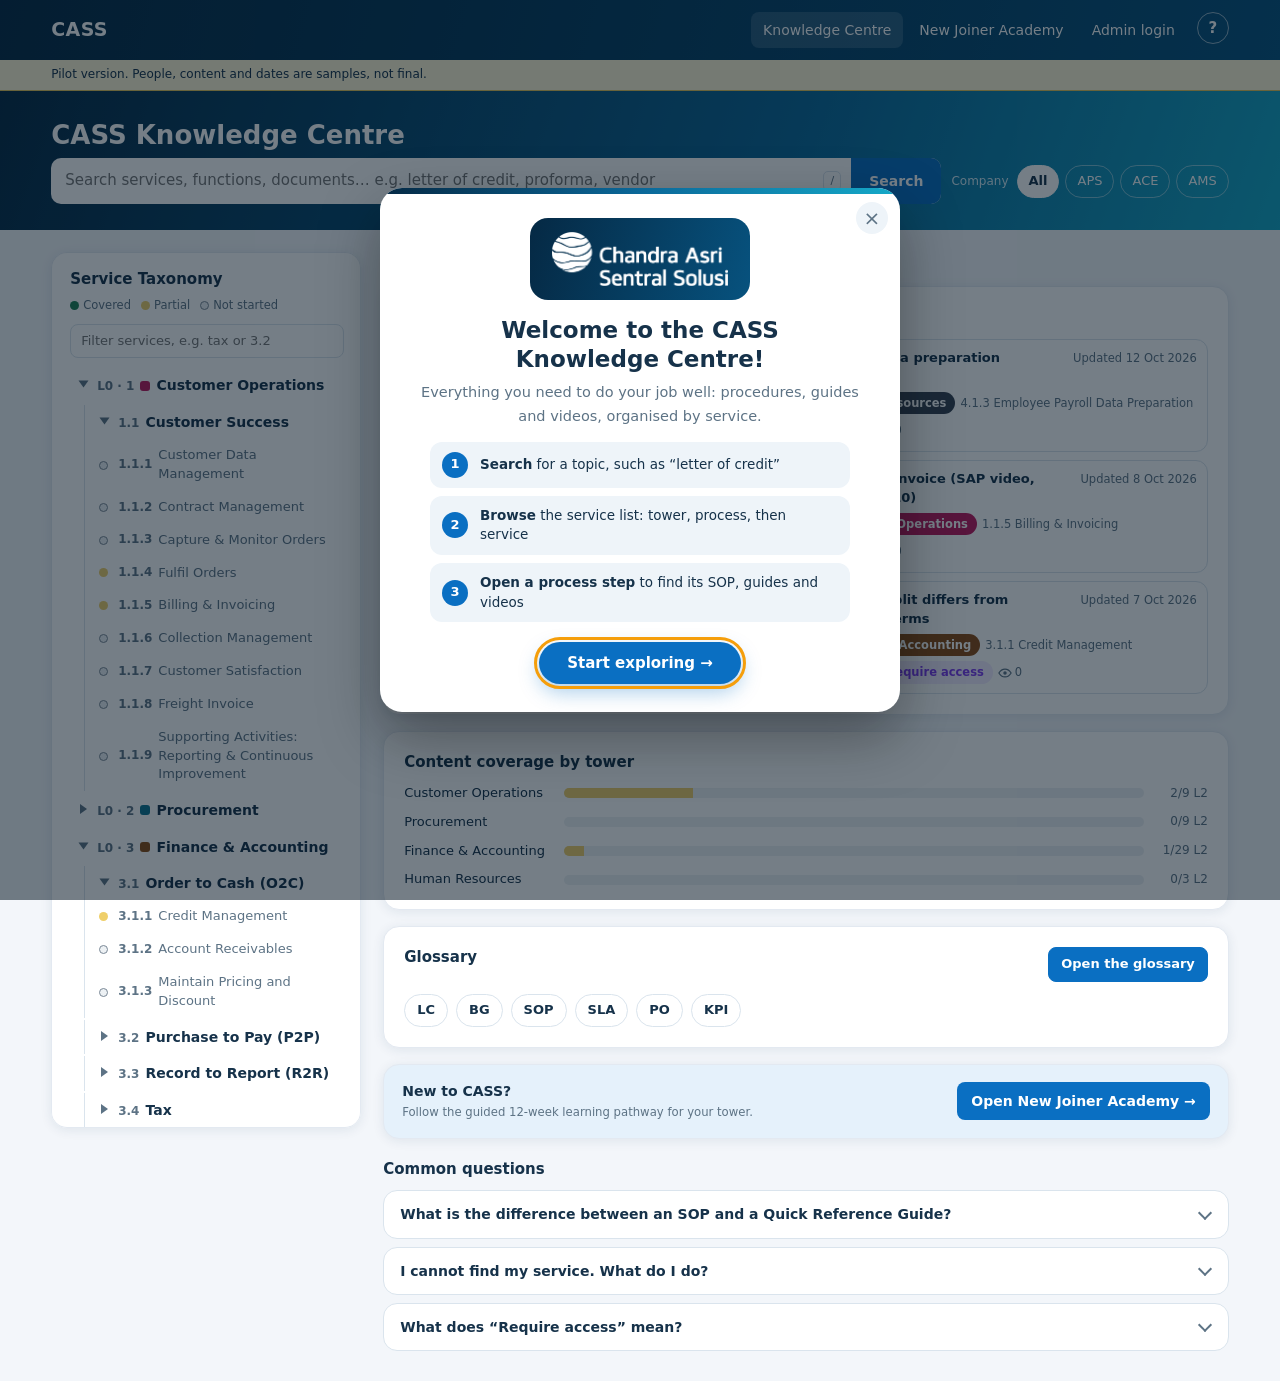
==== commit a3222960: "Add welcome pop-up, page guides and common questions; softer card style - Welcome pop-up with the CA" ====
--- a/CASS-KM/index.html
+++ b/CASS-KM/index.html
@@ -15,7 +15,7 @@
   --new:#c2410c;--new-bg:#fdeee5;--lock:#7c3aed;--lock-bg:#f1eafe;--hl:#fff6d6;--hl-line:#e3c35a;--mark:#fdeeb0;
   --t1:#be185d;--t2:#0e7490;--t3:#8a4b14;--t4:#374151;--t-ink:#ffffff;
   --overlay:rgba(5,20,35,.45);--toast-bg:#16324a;--toast-ink:#ffffff;
-  --shadow:0 4px 16px rgba(18,59,90,.07);--pop-shadow:0 12px 32px rgba(10,40,70,.18);
+  --shadow:0 2px 12px rgba(18,59,90,.09);--panel-line:#e3e9f1;--pop-shadow:0 12px 32px rgba(10,40,70,.18);
   --font:"Segoe UI",system-ui,-apple-system,Arial,sans-serif;
   color-scheme:light;
 }
@@ -27,7 +27,7 @@
   --new:#fb9a5c;--new-bg:#3f2414;--lock:#c4a5ff;--lock-bg:#2c2147;--hl:#2f2a14;--hl-line:#b89a3c;--mark:#5a4a12;
   --t1:#f472b6;--t2:#22d3ee;--t3:#e0a35e;--t4:#cbd5e1;--t-ink:#0c1824;
   --overlay:rgba(0,0,0,.6);--toast-bg:#e2ecf4;--toast-ink:#0c1824;
-  --shadow:0 4px 16px rgba(0,0,0,.3);--pop-shadow:0 12px 32px rgba(0,0,0,.5);color-scheme:dark}}
+  --shadow:0 4px 16px rgba(0,0,0,.3);--panel-line:#244059;--pop-shadow:0 12px 32px rgba(0,0,0,.5);color-scheme:dark}}
 :root[data-theme="dark"]{
   --bg:#0c1824;--surface:#122536;--surface-2:#173046;--ink:#e2ecf4;--muted:#9bb0c1;--line:#244059;
   --brand:#4ea9f2;--brand-soft:#173a57;--on-brand:#06223a;--hdr-muted:#c3dfee;
@@ -36,7 +36,7 @@
   --new:#fb9a5c;--new-bg:#3f2414;--lock:#c4a5ff;--lock-bg:#2c2147;--hl:#2f2a14;--hl-line:#b89a3c;--mark:#5a4a12;
   --t1:#f472b6;--t2:#22d3ee;--t3:#e0a35e;--t4:#cbd5e1;--t-ink:#0c1824;
   --overlay:rgba(0,0,0,.6);--toast-bg:#e2ecf4;--toast-ink:#0c1824;
-  --shadow:0 4px 16px rgba(0,0,0,.3);--pop-shadow:0 12px 32px rgba(0,0,0,.5);color-scheme:dark}
+  --shadow:0 4px 16px rgba(0,0,0,.3);--panel-line:#244059;--pop-shadow:0 12px 32px rgba(0,0,0,.5);color-scheme:dark}
 *{box-sizing:border-box}
 html{overflow-x:hidden}
 body{margin:0;font-family:var(--font);font-size:14px;color:var(--ink);background:var(--bg);line-height:1.45;overflow-x:hidden}
@@ -79,7 +79,7 @@
 .chip{border:1px solid rgba(255,255,255,.45);background:transparent;color:var(--hdr-ink);padding:6px 11px;border-radius:999px;cursor:pointer;font-size:13px}
 .chip[aria-pressed="true"]{background:#ffffff;color:#16324a;border-color:#ffffff;font-weight:700}
 .layout{display:grid;grid-template-columns:310px minmax(0,1fr);gap:22px;padding-block:22px}
-.panel{background:var(--surface);border:1px solid var(--line);border-radius:14px;box-shadow:var(--shadow)}
+.panel{background:var(--surface);border:1px solid var(--panel-line,var(--line));border-radius:16px;box-shadow:var(--shadow)}
 .side{padding:16px 16px 16px 18px;align-self:start;position:sticky;top:12px;max-height:calc(100vh - 24px);overflow:auto;min-width:0}
 .side h3{margin:0 0 6px;font-size:15px}
 .legend{display:flex;gap:10px;flex-wrap:wrap;font-size:11.5px;color:var(--muted);margin-bottom:10px}
@@ -98,12 +98,6 @@
 .leaf:hover{background:var(--brand-soft);color:var(--ink)}
 .leaf.on{background:var(--brand-soft);color:var(--brand);font-weight:700}
 .leaf .nm{flex:1;min-width:0}
-.start{background:var(--brand-soft);border-radius:10px;padding:8px 12px;margin-bottom:14px;font-size:12.5px}
-.start summary{cursor:pointer;font-weight:700;font-size:13.5px;color:var(--brand);list-style:none;display:flex;align-items:center;justify-content:space-between}
-.start summary::-webkit-details-marker{display:none}
-.start summary::after{content:"–";font-weight:700}
-.start:not([open]) summary::after{content:"+"}
-.start ol{margin:8px 0 2px;padding-left:18px;display:grid;gap:5px;color:var(--ink)}
 .main{min-width:0;display:grid;grid-template-columns:minmax(0,1fr);gap:16px;align-content:start}
 .crumb{font-size:12.5px;color:var(--muted);overflow-wrap:anywhere}
 .crumb button{border:0;background:none;padding:0;color:var(--brand);cursor:pointer}
@@ -152,7 +146,7 @@
 .asset h4{margin:0;font-size:14px;display:flex;justify-content:space-between;gap:8px}
 .asset h4 .n{font-variant-numeric:tabular-nums;color:var(--muted);font-weight:600}
 .asset .desc{margin:0;color:var(--muted);font-size:12.5px}
-.item{display:block;width:100%;text-align:left;border:1px solid var(--line);background:var(--surface);border-radius:9px;padding:9px 10px;cursor:pointer;min-width:0}
+.item{display:block;width:100%;text-align:left;border:1px solid var(--line);background:var(--surface);border-radius:12px;padding:9px 10px;cursor:pointer;min-width:0}
 .item:hover{border-color:var(--brand)}
 .item .t{font-weight:650;font-size:13px;display:block;overflow-wrap:anywhere}
 .item .m{display:flex;gap:5px;flex-wrap:wrap;margin-top:5px;align-items:center;font-size:11.5px;color:var(--muted)}
@@ -266,8 +260,6 @@
 
 <div class="layout wrap">
   <aside class="panel side" aria-label="Service taxonomy">
-    <details class="start" id="startBox" open><summary>Start here</summary>
-      <ol><li><b>Browse</b> the taxonomy below (tower, process, service).</li><li><b>Open a process step</b> on a service page for its SOP, guides and videos.</li><li><b>Search</b> when you know the topic, e.g. “letter of credit”.</li></ol></details>
     <h3>Service Taxonomy</h3>
     <div class="legend"><span><i class="dot covered"></i>Covered</span><span><i class="dot partial"></i>Partial</span><span><i class="dot none"></i>Not started</span></div>
     <label for="tf" class="sr">Filter the taxonomy</label>
@@ -563,10 +555,11 @@
 function assetGrid(list,c,emptyMsg){
   const shown=TYPES.filter(t=>!typeHidden(c,t.name,list.filter(i=>i.type===t.name).length));
   if(!shown.length)return `<p class="sub">${emptyMsg||'Nothing to show for this service yet.'}</p>`;
-  return `<div class="assets">${shown.map(t=>{const its=list.filter(i=>i.type===t.name);return `<div class="panel asset ${its.length?'':'empty'}"><h4>${esc(t.name)}<span class="n">${its.length||''}</span></h4>${its.length?its.map(i=>itemCard(i)).join(''):`<p class="desc">${esc(t.desc)}<br>Not available yet.</p>`}</div>`}).join('')}</div>`;
+  return `<div class="assets">${shown.map(t=>{const its=list.filter(i=>i.type===t.name);return `<div class="panel asset ${its.length?'':'empty'}"><h4>${esc(t.name)}<span class="n">${its.length||''}</span></h4>${its.length?its.map(i=>itemCard(i)).join(''):`<p class="desc">${t.desc?esc(t.desc)+'<br>':''}Not available yet.</p>`}</div>`}).join('')}</div>`;
 }
 function feedback(){return `<div class="feedback"><span>Was this page helpful?</span><button type="button" class="btn" data-fb="yes">Yes</button><button type="button" class="btn" data-fb="no">No</button><button type="button" class="btn" data-fb="edit" aria-expanded="false" aria-controls="fbForm">Suggest an edit</button></div><div id="fbForm" hidden style="margin-top:10px"><label for="fbText" class="sub">What should change? Write a note, copy it, then paste it into Teams or email to the page owner.</label><textarea id="fbText"></textarea><div style="margin-top:8px;display:flex;gap:8px;flex-wrap:wrap"><button type="button" class="btn primary" data-fb="copy">Copy note for the page owner</button><button type="button" class="btn" data-fb="cancel">Cancel</button></div></div>`}
 
+const faqHtml=k=>window.kmFaq?window.kmFaq(k):'';
 function viewHome(){
   const visItems=ITEMS.filter(vis);
   const recent=visItems.slice().sort((a,b)=>String(b.updated).localeCompare(String(a.updated))).slice(0,6);const nNew=visItems.filter(isNew).length;
@@ -576,7 +569,7 @@
   <section class="panel pad"><h3 class="sec">Content coverage by tower</h3><div class="cov">${cov.map(r=>`<div class="covrow"><span>${esc(r.a.name)}</span><span class="bar" role="img" aria-label="${r.c} covered, ${r.p} partial, ${r.n-r.c-r.p} not started"><i class="c" style="width:${r.n?r.c/r.n*100:0}%"></i><i class="p" style="width:${r.n?r.p/r.n*100:0}%"></i></span><span class="num">${r.c+r.p}/${r.n} L2</span></div>`).join('')}</div></section>
   <section class="panel pad"><div class="titlerow"><div><h3 class="sec" style="margin-bottom:4px">Glossary</h3></div><button type="button" class="btn primary" data-view="glossary">Open the glossary</button></div>
    <div class="gl-peek">${['LC','BG','SOP','SLA','PO','KPI'].map(t=>`<button type="button" class="chipbtn" data-term="${esc(t)}" aria-label="Open the glossary at ${esc(t)}"><b>${esc(t)}</b></button>`).join('')}</div></section>
-  <section class="panel academy"><div><b>New to CASS?</b><br><small class="sub">Follow the guided 12-week learning pathway for your tower.</small></div><a href="new-joiner-academy.html">Open New Joiner Academy →</a></section>`;
+  <section class="panel academy"><div><b>New to CASS?</b><br><small class="sub">Follow the guided 12-week learning pathway for your tower.</small></div><a href="new-joiner-academy.html">Open New Joiner Academy →</a></section>${faqHtml('home')}`;
 }
 function l3Section(c){
   const fs=L3[c]||[];
@@ -607,7 +600,7 @@
     const loose=items.filter(i=>(!i.step||!steps.some(s=>s.name===i.step))&&!typeHidden(c,i.type,1));
     if(loose.length)body+=`<section class="panel pad"><h3 class="sec">Not linked to a process step</h3><div class="recent">${loose.map(i=>itemCard(i)).join('')}</div></section>`;
   } else body+=`<section><h3 class="sec">Knowledge for this service</h3>${assetGrid(items,c)}</section>`;
-  return head+body+l3Section(c)+`<section class="panel pad">${feedback()}</section>`;
+  return head+body+l3Section(c)+`<section class="panel pad">${feedback()}</section>${faqHtml('service')}`;
 }
 function viewSearch(){
   const q=state.q,r=search(q);const by=k=>r.filter(x=>x.o.kind===k).map(x=>x.o);
@@ -626,7 +619,7 @@
   ${sec('Functions (L3)',fn,o=>`<button type="button" class="resrow" data-act="${esc(JSON.stringify(o.act))}"><span class="ic">${esc(o.code)}</span><span><b>${hl(o.label,q)}</b><small>${esc(o.sub)}</small></span></button>`)}
   ${sec('Glossary',gls,o=>`<button type="button" class="resrow" data-act="${esc(JSON.stringify(o.act))}"><span class="ic">${hl(o.label,q)}</span><span>${hl(o.sub,q)}</span></button>`)}
   ${sec('People',pp,o=>`<div class="resrow" style="cursor:default"><span class="ic">Person</span><span>${personBtn(o.act.person,'From search')}<small>${hl(o.sub,q)}</small></span></div>`)}
-  ${!r.length?`<section class="panel pad"><h3 class="sec">No results</h3><ul class="sub" style="margin:0;padding-left:20px"><li>Try a shorter word or check the spelling.</li><li>Search a code such as 3.2.</li><li>Check the company filter (now: ${esc(company)}).</li><li>Browse the taxonomy on the left.</li></ul></section>`:''}`;
+  ${!r.length?`<section class="panel pad"><h3 class="sec">No results</h3><ul class="sub" style="margin:0;padding-left:20px"><li>Try a shorter word or check the spelling.</li><li>Search a code such as 3.2.</li><li>Check the company filter (now: ${esc(company)}).</li><li>Browse the taxonomy on the left.</li></ul></section>`:''}${faqHtml('search')}`;
 }
 
 /* ---------- Glossary ---------- */
@@ -663,14 +656,18 @@
     <div class="gl-chips" role="group" aria-label="Filter by tower">${chips.map(([k,n])=>`<button type="button" class="chipbtn ${/^[1-4]$/.test(k)?'tchip tw-'+k:''}" data-gtower="${esc(k)}" aria-pressed="${gl.tower===k}">${esc(n)}</button>`).join('')}</div></div>
    <div class="gl-meta"><span id="glcount" aria-live="polite">${r.count} term${r.count===1?'':'s'}</span><span class="gl-az" id="glaz" role="group" aria-label="Jump to letter">${az.map(L=>`<button type="button" class="azb" data-gletter="${L}" ${r.letters.includes(L)?'':'disabled'} aria-label="Terms starting with ${L==='#'?'a number':L}">${L}</button>`).join('')}</span></div>
    <div class="gl-list" id="gllist">${r.html}</div>
-   <p class="note">Tower tags show where a term is used, based on the service taxonomy and the LC pilot. “Not assigned yet” means we could not tell, so it stays blank until a tower head confirms it.</p></section>`;
+   <p class="note">Tower tags show where a term is used, based on the service taxonomy and the LC pilot. “Not assigned yet” means we could not tell, so it stays blank until a tower head confirms it.</p></section>${faqHtml('glossary')}`;
 }
 function refreshGlossaryList(){const r=glList();document.getElementById('gllist').innerHTML=r.html;document.getElementById('glcount').textContent=r.count+' term'+(r.count===1?'':'s');document.querySelectorAll('#glaz .azb').forEach(b=>{b.disabled=!r.letters.includes(b.dataset.gletter)})}
 
+/* the pop-up guide of the page the visitor is on (shown once per page; the welcome pop-up is the home page's guide) */
+let guideKey='';
+function guideFor(view){const k={home:'home',l2:'service',search:'search',glossary:'glossary'}[view]||'home';if(k===guideKey)return;guideKey=k;if(k==='home')window.kmPage&&window.kmPage('home');else window.kmGuide&&window.kmGuide(k)}
 function render(){
   if(state.view==='l2'&&!L2INDEX[state.l2])state={view:'home'};
   const v={home:viewHome,l2:viewL2,search:viewSearch,glossary:viewGlossary}[state.view]||viewHome;
   mainEl.innerHTML=v();markLeaves();
+  guideFor(state.view);
   if(state.view==='glossary'&&state.term){const el=document.getElementById('gt-'+slug(state.term));if(el){el.scrollIntoView({block:'center'});setTimeout(()=>el.classList.remove('flash'),2500)}state.term=null}
   if(state.view==='l2'&&state.flashFn){const el=document.getElementById(fnId(state.flashFn));if(el){el.scrollIntoView({block:'center'});setTimeout(()=>el.classList.remove('flash'),2500)}state.flashFn=null}
 }
@@ -796,10 +793,10 @@
 });
 document.getElementById('tf').addEventListener('input',e=>renderTree(e.target.value));
 document.addEventListener('input',e=>{if(e.target.id!=='gq')return;gl.q=e.target.value;state.term=null;refreshGlossaryList()});
-(function(){const b=document.getElementById('startBox');if(store.get('kmStartOpen',true)===false)b.open=false;b.addEventListener('toggle',()=>store.set('kmStartOpen',b.open))})();
 renderTree();renderChips();
 addEventListener('hashchange',route);
 route();
+if(state.view==='home'&&window.kmWelcome)window.kmWelcome();
 })();
 </script>
 </body>
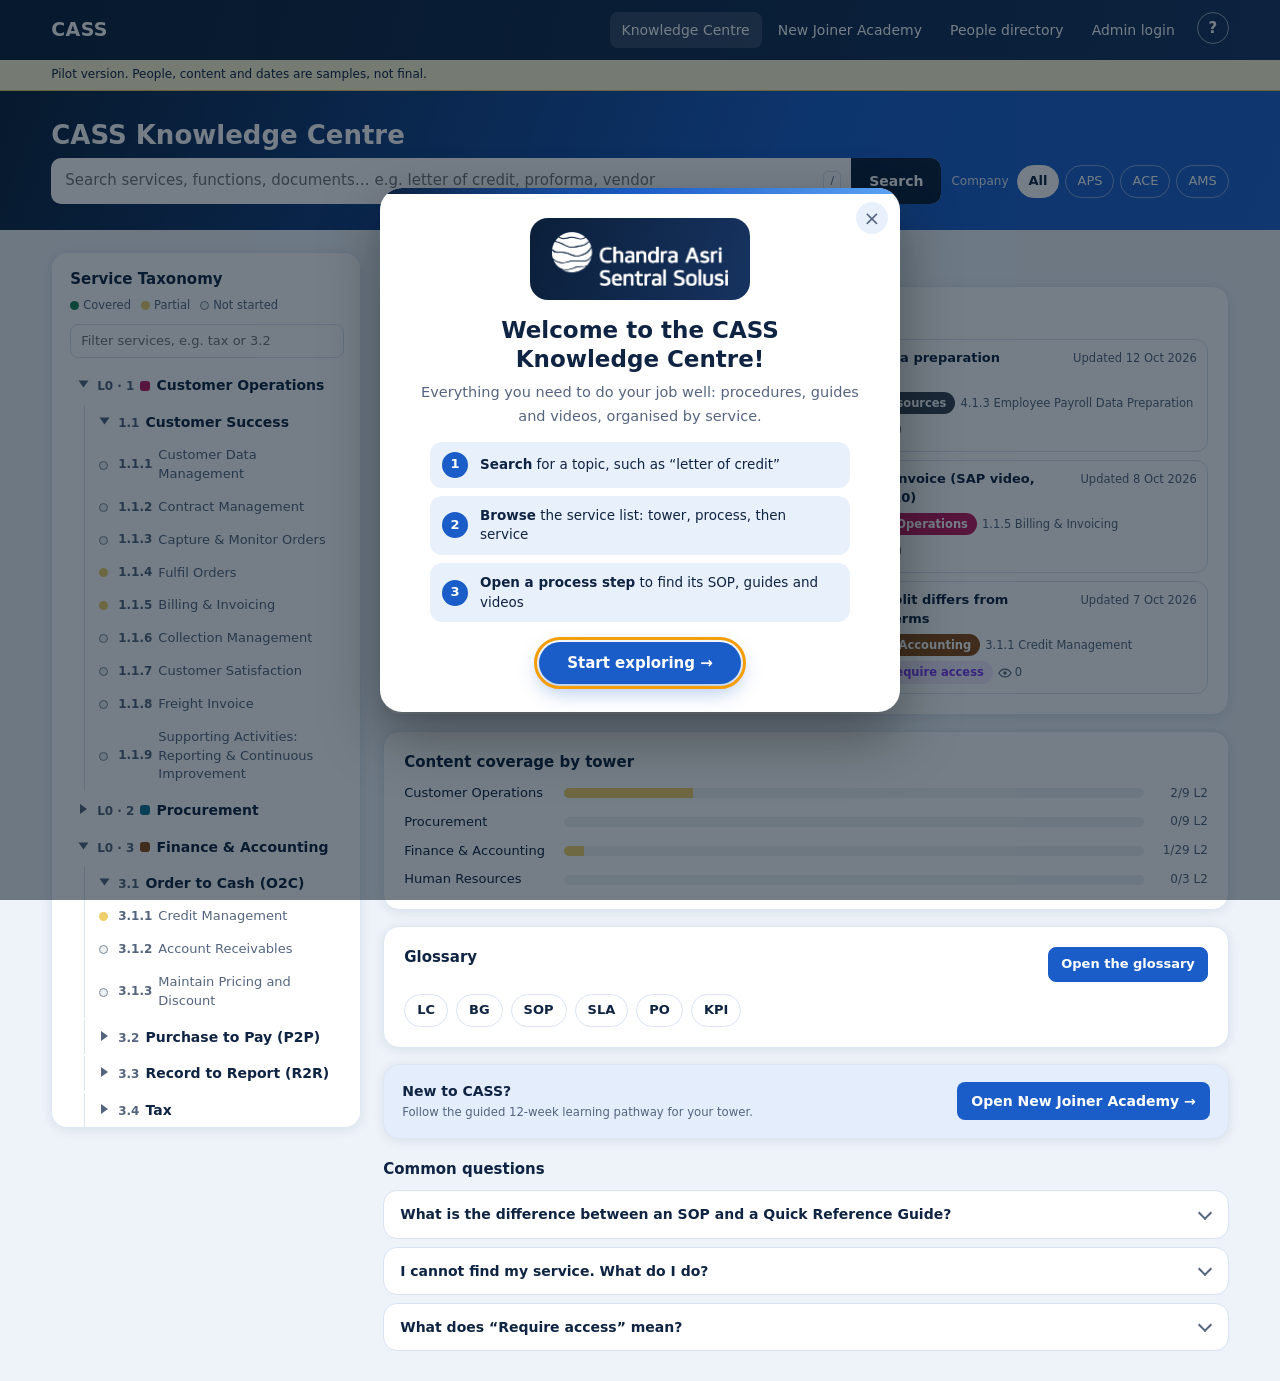
==== commit 1960d6f7: "Add People directory, per-area content requests with ready-made email, and the navy/blue palette - p" ====
--- a/CASS-KM/index.html
+++ b/CASS-KM/index.html
@@ -7,36 +7,36 @@
 <style>
 /* Layout: brand bar + search hero (with live suggestions), then taxonomy sidebar | content (home, L2 page, search results, glossary). */
 :root{
-  --bg:#f3f6fa;--surface:#ffffff;--surface-2:#eef4f9;--ink:#16324a;--muted:#5d7385;--line:#dae4ed;
-  --brand:#0a6fc2;--brand-soft:#e5f1fb;--on-brand:#ffffff;--hdr1:#052944;--hdr1b:#07527e;--hdr2:#0b6899;--hdr3:#15a9c8;--hdr-ink:#ffffff;--hdr-muted:#d4ebf5;
+  --bg:#eef3fa;--surface:#ffffff;--surface-2:#e8f0fb;--ink:#0f2342;--muted:#55657f;--line:#d9e3f1;
+  --brand:#1a5dc8;--brand-soft:#e3edfb;--on-brand:#ffffff;--hdr1:#0b1f3a;--hdr1b:#163360;--hdr2:#1a5dc8;--hdr3:#1f62cc;--hdr-ink:#ffffff;--hdr-muted:#e3edfb;
   --ok:#1d7f55;--ok-bg:#e3f4ec;
   --partial:#efcf6a;--partial-ink:#7a6210;--partial-bg:#fbf3d6;
   --warn:#9a6411;--warn-bg:#fbf0dc;--none:#7a8896;--none-bg:#edf1f4;
   --new:#c2410c;--new-bg:#fdeee5;--lock:#7c3aed;--lock-bg:#f1eafe;--hl:#fff6d6;--hl-line:#e3c35a;--mark:#fdeeb0;
   --t1:#be185d;--t2:#0e7490;--t3:#8a4b14;--t4:#374151;--t-ink:#ffffff;
-  --overlay:rgba(5,20,35,.45);--toast-bg:#16324a;--toast-ink:#ffffff;
-  --shadow:0 2px 12px rgba(18,59,90,.09);--panel-line:#e3e9f1;--pop-shadow:0 12px 32px rgba(10,40,70,.18);
+  --overlay:rgba(5,20,35,.45);--toast-bg:#0f2342;--toast-ink:#ffffff;
+  --shadow:0 2px 12px rgba(11,31,58,.09);--panel-line:#dde6f3;--pop-shadow:0 12px 32px rgba(11,31,58,.18);
   --font:"Segoe UI",system-ui,-apple-system,Arial,sans-serif;
   color-scheme:light;
 }
 @media (prefers-color-scheme:dark){:root:not([data-theme="light"]){
-  --bg:#0c1824;--surface:#122536;--surface-2:#173046;--ink:#e2ecf4;--muted:#9bb0c1;--line:#244059;
-  --brand:#4ea9f2;--brand-soft:#173a57;--on-brand:#06223a;--hdr-muted:#c3dfee;
+  --bg:#09172b;--surface:#0f2440;--surface-2:#163153;--ink:#e4edfa;--muted:#9db3d0;--line:#26436b;
+  --brand:#5ba4f5;--brand-soft:#17335c;--on-brand:#06203d;--hdr-muted:#c3d8f5;
   --ok:#5bd09a;--ok-bg:#163a2b;--partial:#e3c45f;--partial-ink:#efd78c;--partial-bg:#3a3218;
   --warn:#e7b25a;--warn-bg:#3a2d14;--none:#8e9dab;--none-bg:#1e3142;
   --new:#fb9a5c;--new-bg:#3f2414;--lock:#c4a5ff;--lock-bg:#2c2147;--hl:#2f2a14;--hl-line:#b89a3c;--mark:#5a4a12;
-  --t1:#f472b6;--t2:#22d3ee;--t3:#e0a35e;--t4:#cbd5e1;--t-ink:#0c1824;
-  --overlay:rgba(0,0,0,.6);--toast-bg:#e2ecf4;--toast-ink:#0c1824;
-  --shadow:0 4px 16px rgba(0,0,0,.3);--panel-line:#244059;--pop-shadow:0 12px 32px rgba(0,0,0,.5);color-scheme:dark}}
+  --t1:#f472b6;--t2:#22d3ee;--t3:#e0a35e;--t4:#cbd5e1;--t-ink:#09172b;
+  --overlay:rgba(0,0,0,.6);--toast-bg:#e4edfa;--toast-ink:#09172b;
+  --shadow:0 4px 16px rgba(0,0,0,.3);--panel-line:#26436b;--pop-shadow:0 12px 32px rgba(0,0,0,.5);color-scheme:dark}}
 :root[data-theme="dark"]{
-  --bg:#0c1824;--surface:#122536;--surface-2:#173046;--ink:#e2ecf4;--muted:#9bb0c1;--line:#244059;
-  --brand:#4ea9f2;--brand-soft:#173a57;--on-brand:#06223a;--hdr-muted:#c3dfee;
+  --bg:#09172b;--surface:#0f2440;--surface-2:#163153;--ink:#e4edfa;--muted:#9db3d0;--line:#26436b;
+  --brand:#5ba4f5;--brand-soft:#17335c;--on-brand:#06203d;--hdr-muted:#c3d8f5;
   --ok:#5bd09a;--ok-bg:#163a2b;--partial:#e3c45f;--partial-ink:#efd78c;--partial-bg:#3a3218;
   --warn:#e7b25a;--warn-bg:#3a2d14;--none:#8e9dab;--none-bg:#1e3142;
   --new:#fb9a5c;--new-bg:#3f2414;--lock:#c4a5ff;--lock-bg:#2c2147;--hl:#2f2a14;--hl-line:#b89a3c;--mark:#5a4a12;
-  --t1:#f472b6;--t2:#22d3ee;--t3:#e0a35e;--t4:#cbd5e1;--t-ink:#0c1824;
-  --overlay:rgba(0,0,0,.6);--toast-bg:#e2ecf4;--toast-ink:#0c1824;
-  --shadow:0 4px 16px rgba(0,0,0,.3);--panel-line:#244059;--pop-shadow:0 12px 32px rgba(0,0,0,.5);color-scheme:dark}
+  --t1:#f472b6;--t2:#22d3ee;--t3:#e0a35e;--t4:#cbd5e1;--t-ink:#09172b;
+  --overlay:rgba(0,0,0,.6);--toast-bg:#e4edfa;--toast-ink:#09172b;
+  --shadow:0 4px 16px rgba(0,0,0,.3);--panel-line:#26436b;--pop-shadow:0 12px 32px rgba(0,0,0,.5);color-scheme:dark}
 *{box-sizing:border-box}
 html{overflow-x:hidden}
 body{margin:0;font-family:var(--font);font-size:14px;color:var(--ink);background:var(--bg);line-height:1.45;overflow-x:hidden}
@@ -61,7 +61,7 @@
 .search input{flex:1;min-width:0;border:0;padding:12px 14px;font-size:15px;background:transparent;color:var(--ink)}
 .search input:focus{outline:none}
 .search:focus-within{box-shadow:0 0 0 3px rgba(255,255,255,.55)}
-.search button{border:0;background:var(--brand);color:var(--on-brand);padding:0 18px;font-weight:700;cursor:pointer}
+.search button{border:0;background:var(--hdr1);color:#fff;padding:0 18px;font-weight:700;cursor:pointer}
 .kbd{font-size:11px;color:var(--muted);align-self:center;margin-right:10px;border:1px solid var(--line);border-radius:5px;padding:1px 6px}
 .suggest{position:absolute;left:0;right:0;top:calc(100% + 6px);background:var(--surface);color:var(--ink);border:1px solid var(--line);border-radius:12px;box-shadow:var(--pop-shadow);z-index:15;max-height:min(460px,70vh);overflow:auto;padding:6px}
 .sg-head{font-size:10.5px;text-transform:uppercase;letter-spacing:.08em;color:var(--muted);font-weight:700;padding:8px 10px 4px}
@@ -77,7 +77,7 @@
 .chips{display:flex;gap:6px;flex-wrap:wrap;align-items:center}
 .chips .lbl{font-size:12px;color:var(--hdr-muted);margin-right:2px}
 .chip{border:1px solid rgba(255,255,255,.45);background:transparent;color:var(--hdr-ink);padding:6px 11px;border-radius:999px;cursor:pointer;font-size:13px}
-.chip[aria-pressed="true"]{background:#ffffff;color:#16324a;border-color:#ffffff;font-weight:700}
+.chip[aria-pressed="true"]{background:#ffffff;color:#0f2342;border-color:#ffffff;font-weight:700}
 .layout{display:grid;grid-template-columns:310px minmax(0,1fr);gap:22px;padding-block:22px}
 .panel{background:var(--surface);border:1px solid var(--panel-line,var(--line));border-radius:16px;box-shadow:var(--shadow)}
 .side{padding:16px 16px 16px 18px;align-self:start;position:sticky;top:12px;max-height:calc(100vh - 24px);overflow:auto;min-width:0}
@@ -132,7 +132,7 @@
 .flow{display:flex;align-items:stretch;overflow-x:auto;padding:4px 2px 10px;max-width:100%}
 .node{flex:none;width:170px;border:2px solid var(--line);border-radius:12px;padding:12px;cursor:pointer;background:var(--surface);text-align:left;display:flex;flex-direction:column;gap:6px}
 .node:hover{border-color:var(--brand)}
-.node.on{border-color:var(--brand);box-shadow:0 6px 18px rgba(10,111,194,.18)}
+.node.on{border-color:var(--brand);box-shadow:0 6px 18px rgba(26,93,200,.18)}
 .node.km{background:var(--hl);border-color:var(--hl-line)}
 .node.km.on{border-color:var(--brand)}
 .node b{font-size:13.5px}
@@ -238,7 +238,7 @@
   <nav class="nav" aria-label="Main">
     <a class="on" href="index.html" aria-current="page">Knowledge Centre</a>
     <a href="new-joiner-academy.html">New Joiner Academy</a>
-    <a href="admin.html">Admin login</a>
+    <a href="people.html">People directory</a><a href="admin.html">Admin login</a>
   </nav>
 </header>
 <div class="mock wrap" id="mockBanner" hidden></div>
@@ -578,6 +578,11 @@
 }
 document.addEventListener('toggle',e=>{if(e.target.id==='l3dd')state.l3open=e.target.open},true);
 const metaRow=cells=>{const h=cells.join('');return h?`<div class="meta">${h}</div>`:''};
+/* “Request this content”: goes to the profile of the person who looks after this area (Admin › Settings › Content requests), with the email ready */
+function requestBox(c){
+  const n=L2INDEX[c],l1=c.split('.').slice(0,2).join('.'),pid=((D.settings||{}).requestContacts||{})[l1],p=pid&&PEOPLE[pid];
+  const btn=p?`<a class="btn primary req" href="people.html?request=${encodeURIComponent(c)}#person-${encodeURIComponent(pid)}">Request this content</a>`:`<button type="button" class="btn primary req" data-req="${esc(c)}">Request this content</button>`;
+  return `<div style="margin-top:12px;display:flex;gap:8px;flex-wrap:wrap;align-items:center">${btn}<button type="button" class="btn" data-view="home">Back to home</button></div>${p?`<p class="note" style="margin:10px 0 0">Requests for ${esc(n.l1.name)} go to <b>${esc(p.name)}</b> (${esc(p.role)}). You will see their email address and a message that is ready to send.</p>`:''}`}
 function viewL2(){
   const c=state.l2,m=meta(c),node=L2INDEX[c],cov=covOf(c),nm=nameOf(c);
   const items=ITEMS.filter(i=>i.l2===c&&vis(i));
@@ -589,7 +594,7 @@
   let body='';
   const steps=stepsOf(c);
   if(cov==='none'&&!items.length&&!steps){
-    body+=`<section class="panel pad empty-state"><h3 class="sec">Content not started</h3><p class="sub">The functions above are defined in the service taxonomy, but no SOPs, guides or videos have been added yet. Content is added through the KM governance steps: Tower Head meeting, PIC meeting, input, review and approval.</p><div style="margin-top:12px;display:flex;gap:8px;flex-wrap:wrap"><button type="button" class="btn primary" data-req="${esc(c)}">Request this content</button><button type="button" class="btn" data-view="home">Back to home</button></div></section>`;
+    body+=`<section class="panel pad empty-state"><h3 class="sec">Content not started</h3><p class="sub">The functions above are defined in the service taxonomy, but no SOPs, guides or videos have been added yet. Content is added through the KM governance steps: Tower Head meeting, PIC meeting, input, review and approval.</p>${requestBox(c)}</section>`;
   } else if(steps){
     if(!steps.find(s=>s.id===state.step))state.step=defaultStep(c);
     const cur=steps.find(s=>s.id===state.step);
@@ -724,7 +729,7 @@
    <button type="button" class="close" data-popclose aria-label="Close">×</button>
    <div class="ph"><span class="bigav" aria-hidden="true">${esc(initials(p.name))}</span><div><h4 id="popName">${esc(p.name)}</h4><div class="role">${esc(p.role)}</div></div></div>
    ${ctx?`<div class="ctx">${esc(ctx)}</div>`:''}
-   <dl><dt>Team</dt><dd>${esc(p.team)}</dd><dt>Email</dt><dd>${esc(p.email)}</dd><dt>Phone</dt><dd>${esc(p.phone)}</dd><dt>Office</dt><dd>${esc(p.location)}</dd><dt>Hours</dt><dd>${esc(p.hours)}</dd></dl>
+   <dl><dt>Team</dt><dd>${esc(p.team)}</dd><dt>Email</dt><dd>${p.email?`<a href="mailto:${esc(p.email)}" style="color:var(--brand);font-weight:600">${esc(p.email)}</a>`:''}</dd><dt>Phone</dt><dd>${esc(p.phone)}</dd><dt>Office</dt><dd>${esc(p.location)}</dd><dt>Hours</dt><dd>${esc(p.hours)}</dd></dl>
    ${p.about?`<p class="sub" style="font-size:12.5px">${esc(p.about)}</p>`:''}
    <div class="acts"><button type="button" class="btn small primary" data-copy="${esc(p.email)}">Copy email</button>${p.email?`<a class="btn small" href="${esc(teams)}" target="_blank" rel="noopener noreferrer">Chat in Teams</a>`:''}</div></div>`;
   placePop();document.querySelector('.pop [data-copy]').focus();
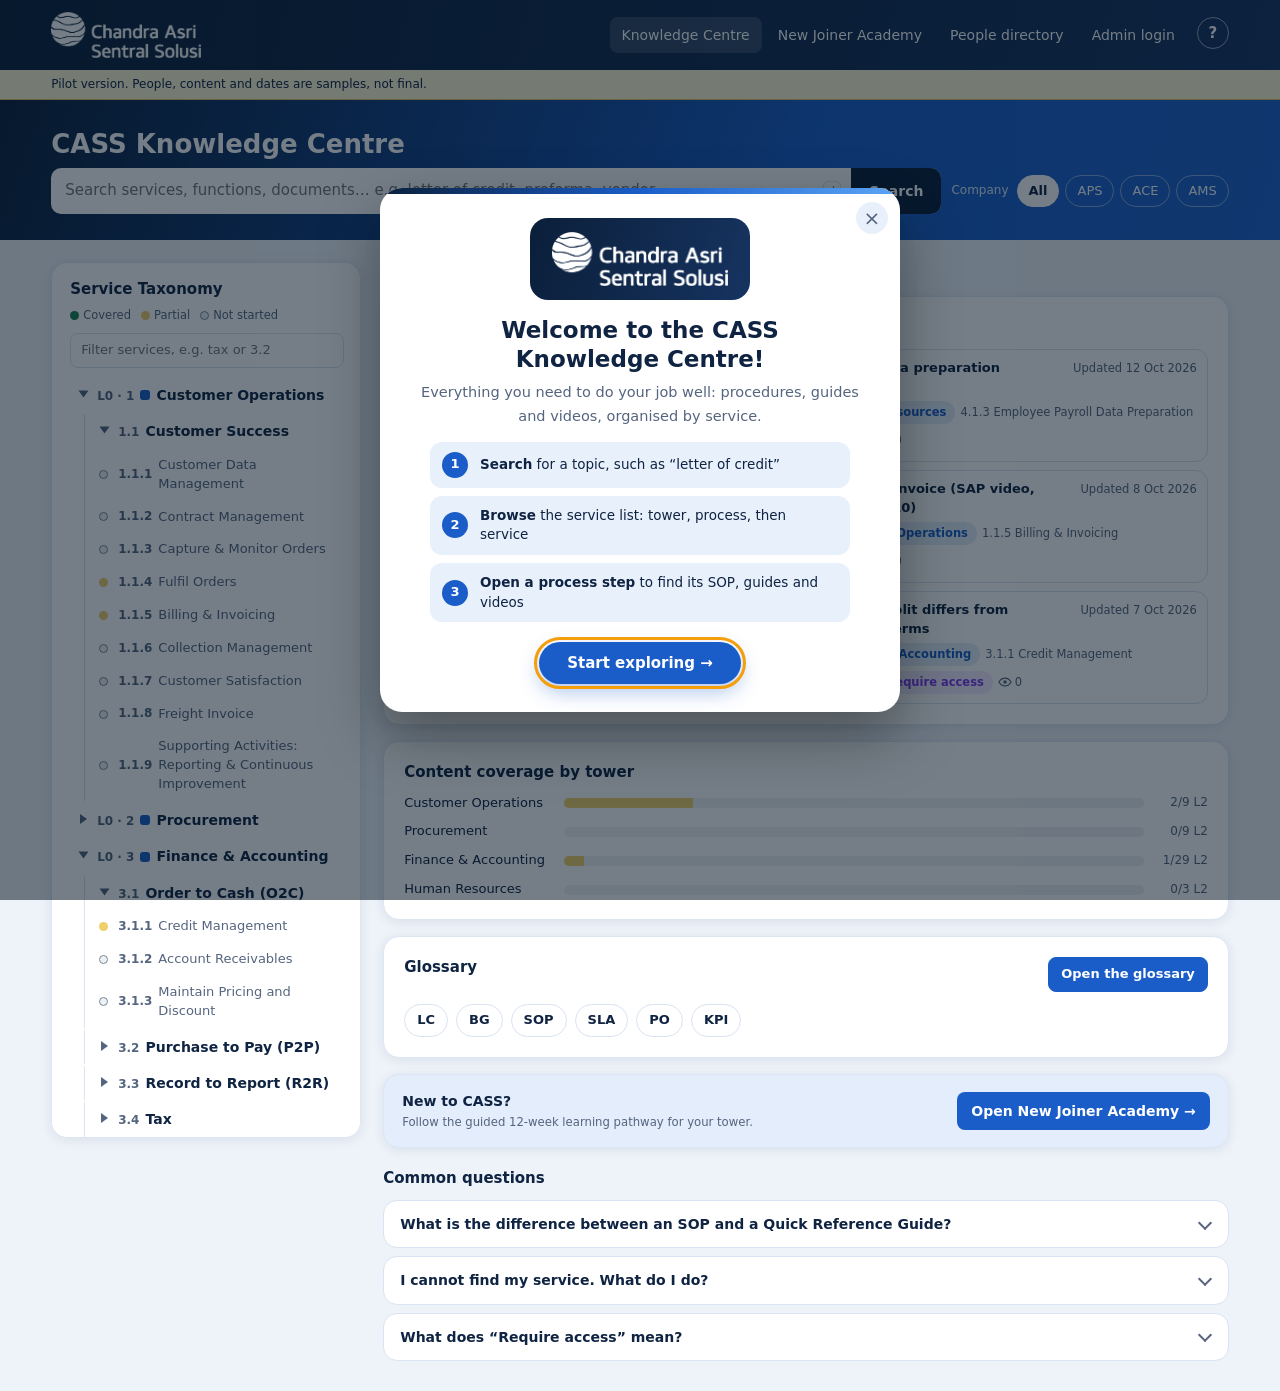
==== commit 870bb1e8: "Academy months as dropdowns, calmer tower colours, CASS logo in every header, remove copy-the-messag" ====
--- a/CASS-KM/index.html
+++ b/CASS-KM/index.html
@@ -47,7 +47,8 @@
 mark{background:var(--mark);color:inherit;border-radius:3px;padding:0 1px}
 .wrap{padding-inline:max(16px,4vw)}
 .top{background:linear-gradient(105deg,var(--hdr1),var(--hdr1b));color:var(--hdr-ink);display:flex;align-items:center;justify-content:space-between;gap:12px;flex-wrap:wrap;padding-block:12px}
-.brand{font-weight:800;font-size:19px;letter-spacing:.4px;color:var(--hdr-ink)}
+.brand{color:var(--hdr-ink)}
+.brand{display:inline-flex;align-items:center}.brand img{display:block;height:46px;width:auto}@media (max-width:560px){.brand img{height:36px}}
 .nav{display:flex;gap:4px;flex-wrap:wrap}
 .nav a{padding:8px 12px;border-radius:8px;color:var(--hdr-ink)}
 .nav a:hover,.nav .on{background:rgba(255,255,255,.14)}
@@ -108,8 +109,8 @@
 .pill{display:inline-flex;align-items:center;gap:4px;font-size:11.5px;font-weight:700;padding:3px 9px;border-radius:999px;white-space:nowrap}
 .p-covered{background:var(--ok-bg);color:var(--ok)}.p-partial{background:var(--partial-bg);color:var(--partial-ink)}.p-none{background:var(--none-bg);color:var(--none)}
 .p-approved{background:var(--ok-bg);color:var(--ok)}.p-draft{background:var(--warn-bg);color:var(--warn)}.p-review{background:var(--brand-soft);color:var(--brand)}
-.tw-1{--tc:var(--t1)}.tw-2{--tc:var(--t2)}.tw-3{--tc:var(--t3)}.tw-4{--tc:var(--t4)}
-.pill.tw{background:var(--tc);color:var(--t-ink)}
+.tw-1,.tw-2,.tw-3,.tw-4{--tc:var(--brand)}   /* towers share one calm colour; the name says which tower */
+.pill.tw{background:var(--brand-soft);color:var(--brand)}
 .tsw{display:inline-block;width:10px;height:10px;border-radius:3px;background:var(--tc);flex:none;align-self:center}
 .p-new{background:var(--new-bg);color:var(--new)}.p-lock{background:var(--lock-bg);color:var(--lock)}.p-role{background:var(--surface-2);color:var(--ink);font-weight:600}
 .meta{display:grid;grid-template-columns:repeat(auto-fit,minmax(170px,1fr));gap:10px 18px;margin-top:14px;padding-top:14px;border-top:1px solid var(--line)}
@@ -234,7 +235,7 @@
 </head>
 <body>
 <header class="top wrap">
-  <a class="brand" href="index.html" aria-label="CASS Knowledge Centre home">CASS</a>
+  <a class="brand" href="index.html" aria-label="CASS Knowledge Centre home"><img src="cass-logo.png" alt=""></a>
   <nav class="nav" aria-label="Main">
     <a class="on" href="index.html" aria-current="page">Knowledge Centre</a>
     <a href="new-joiner-academy.html">New Joiner Academy</a>
@@ -581,8 +582,8 @@
 /* “Request this content”: goes to the profile of the person who looks after this area (Admin › Settings › Content requests), with the email ready */
 function requestBox(c){
   const n=L2INDEX[c],l1=c.split('.').slice(0,2).join('.'),pid=((D.settings||{}).requestContacts||{})[l1],p=pid&&PEOPLE[pid];
-  const btn=p?`<a class="btn primary req" href="people.html?request=${encodeURIComponent(c)}#person-${encodeURIComponent(pid)}">Request this content</a>`:`<button type="button" class="btn primary req" data-req="${esc(c)}">Request this content</button>`;
-  return `<div style="margin-top:12px;display:flex;gap:8px;flex-wrap:wrap;align-items:center">${btn}<button type="button" class="btn" data-view="home">Back to home</button></div>${p?`<p class="note" style="margin:10px 0 0">Requests for ${esc(n.l1.name)} go to <b>${esc(p.name)}</b> (${esc(p.role)}). You will see their email address and a message that is ready to send.</p>`:''}`}
+  const btn=p?`<a class="btn primary req" href="people.html?request=${encodeURIComponent(c)}#person-${encodeURIComponent(pid)}">Request this content</a>`:`<a class="btn primary req" href="people.html">Request this content</a>`;
+  return `<div style="margin-top:12px;display:flex;gap:8px;flex-wrap:wrap;align-items:center">${btn}<button type="button" class="btn" data-view="home">Back to home</button></div>`}
 function viewL2(){
   const c=state.l2,m=meta(c),node=L2INDEX[c],cov=covOf(c),nm=nameOf(c);
   const items=ITEMS.filter(i=>i.l2===c&&vis(i));
@@ -594,7 +595,7 @@
   let body='';
   const steps=stepsOf(c);
   if(cov==='none'&&!items.length&&!steps){
-    body+=`<section class="panel pad empty-state"><h3 class="sec">Content not started</h3><p class="sub">The functions above are defined in the service taxonomy, but no SOPs, guides or videos have been added yet. Content is added through the KM governance steps: Tower Head meeting, PIC meeting, input, review and approval.</p>${requestBox(c)}</section>`;
+    body+=`<section class="panel pad empty-state"><h3 class="sec">Content not started</h3><p class="sub">No SOPs, guides or videos have been added for this service yet.</p>${requestBox(c)}</section>`;
   } else if(steps){
     if(!steps.find(s=>s.id===state.step))state.step=defaultStep(c);
     const cur=steps.find(s=>s.id===state.step);
@@ -745,11 +746,6 @@
 document.addEventListener('scroll',placePop,{passive:true,capture:true});
 
 /* ---------- Copy messages (nothing is sent from this page) ---------- */
-function requestContent(c){
-  const n=L2INDEX[c];
-  const msg=`Hello Process Excellence,\n\nPlease add knowledge content (SOPs, guides, videos) for this service in the CASS Knowledge Centre:\n${c} ${n.n} (${n.l0.name} › ${n.l1.name})\nPage: ${pageUrl('#l2-'+c)}\n\nThank you.`;
-  copyText(msg).then(()=>toast('Request copied. Paste it into Teams or email to Process Excellence.'),()=>toast('Could not copy. Please contact Process Excellence about '+c+'.'));
-}
 function copyFeedback(){
   const c=state.l2,m=meta(c),owner=PEOPLE[m.owner],note=(document.getElementById('fbText').value||'').trim();
   if(!note){toast('Write a note first.');document.getElementById('fbText').focus();return}
@@ -779,7 +775,6 @@
   if(ds.step){state.step=ds.step;state.stepPicked=true;state.fn=null;setHash(viewHash());render();const b=document.querySelector(`.node[data-step="${CSS.escape(ds.step)}"]`);if(b)b.focus();return}
   if(ds.item){openItem(ds.item);return}
   if(ds.co){company=ds.co;store.set('kmCompany',company);renderChips();render();const b=document.querySelector(`.chip[data-co="${CSS.escape(company)}"]`);if(b)b.focus();return}
-  if(ds.req){requestContent(ds.req);return}
   if(ds.fb){const f=document.getElementById('fbForm'),k=ds.fb,eb=document.querySelector('[data-fb="edit"]');
     if(k==='edit'){f.hidden=false;eb.setAttribute('aria-expanded','true');document.getElementById('fbText').focus()}
     else if(k==='cancel'){f.hidden=true;eb.setAttribute('aria-expanded','false');eb.focus()}
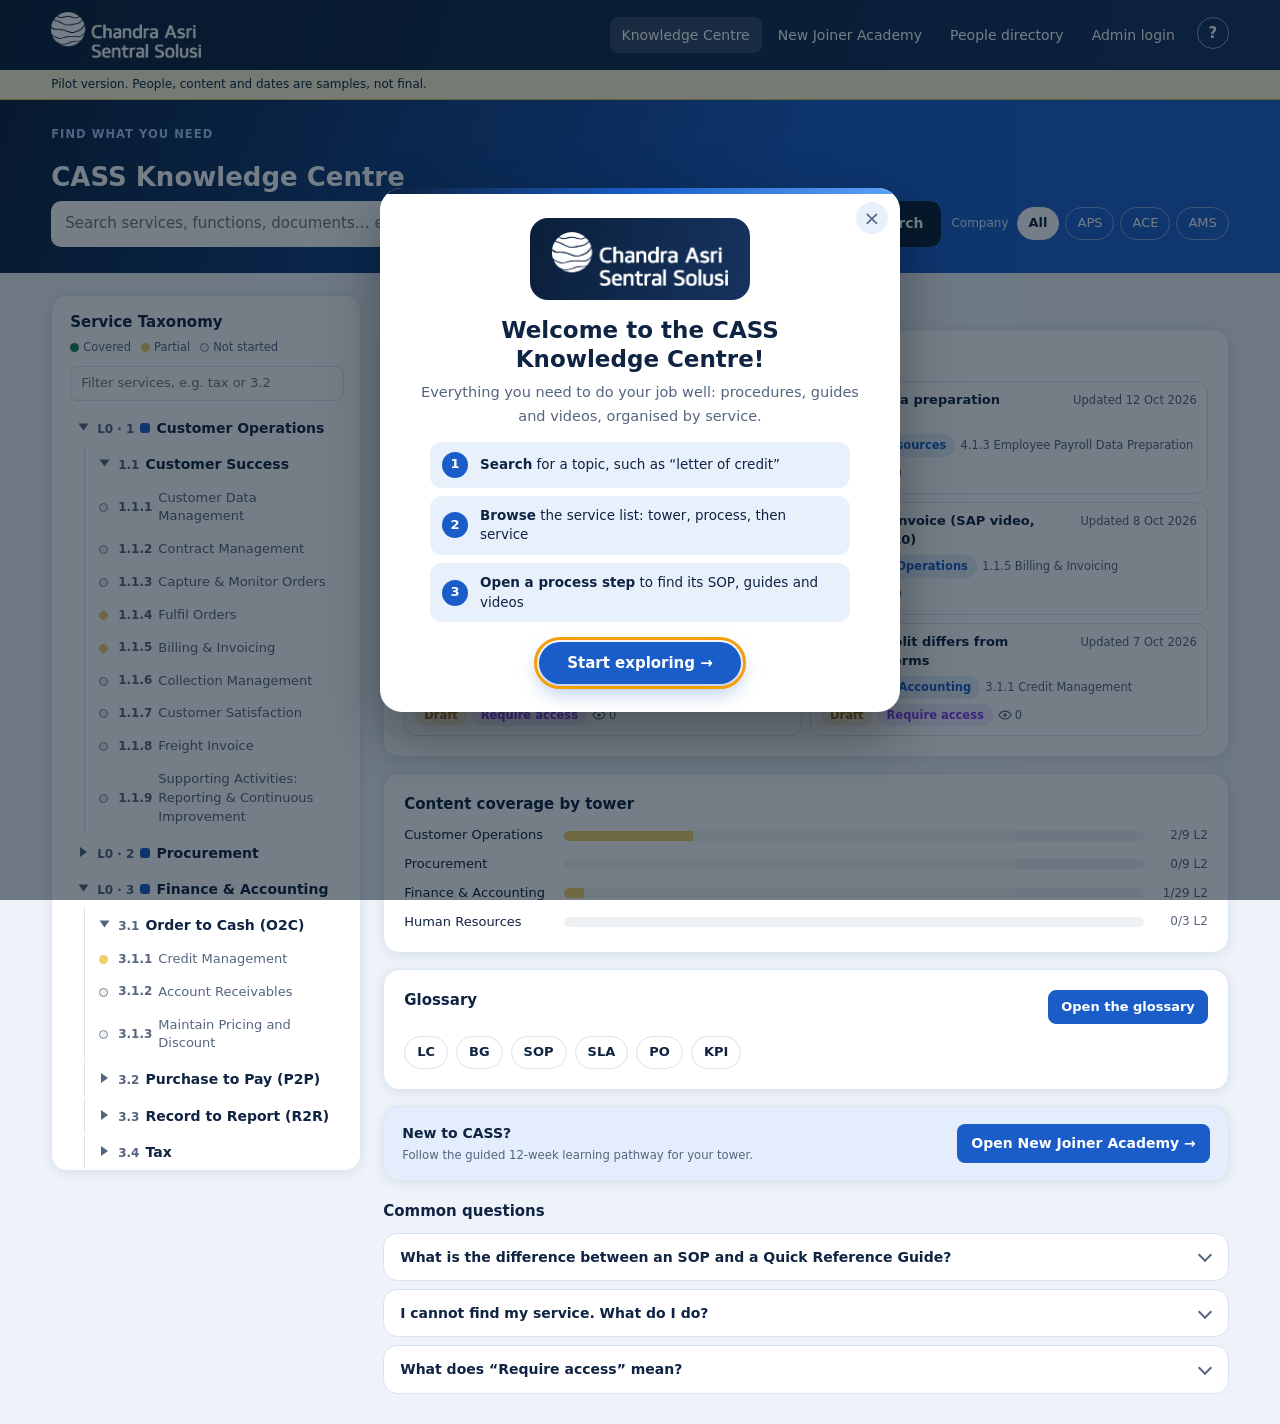
==== commit 4f7f462e: "Same page header on every page: small label above the title Co-Authored-By: Claude Sonnet 5.5 <norep" ====
--- a/CASS-KM/index.html
+++ b/CASS-KM/index.html
@@ -54,6 +54,8 @@
 .nav a:hover,.nav .on{background:rgba(255,255,255,.14)}
 .mock{font-size:12px;background:var(--hl);color:var(--ink);border-bottom:1px solid var(--hl-line);padding-block:6px}
 .hero{background:linear-gradient(110deg,var(--hdr1),var(--hdr2) 62%,var(--hdr3));color:var(--hdr-ink);padding-block:26px}
+.eyebrow{margin:0 0 4px;font-size:11.5px;font-weight:700;letter-spacing:.09em;text-transform:uppercase;color:var(--brand)}
+.hero .eyebrow{color:#a9c8f5}
 .hero h1{margin:0 0 4px;font-size:26px;text-wrap:balance}
 .hero p{margin:0 0 16px;color:var(--hdr-muted);max-width:65ch}
 .searchrow{display:flex;gap:10px;flex-wrap:wrap;align-items:center}
@@ -244,6 +246,7 @@
 </header>
 <div class="mock wrap" id="mockBanner" hidden></div>
 <section class="hero wrap">
+  <p class="eyebrow">Find what you need</p>
   <h1>CASS Knowledge Centre</h1>
   <div class="searchrow">
     <div class="searchbox">
@@ -589,7 +592,7 @@
   const items=ITEMS.filter(i=>i.l2===c&&vis(i));
   const approved=m.status==='Approved';
   const head=`<div class="crumb"><button type="button" data-view="home">Home</button> › Knowledge Centre › ${esc(node.l0.name)} › ${esc(node.l1.name)} › ${esc(nm)}</div>
-   <section class="panel pad"><div class="titlerow"><div><h2><span style="color:var(--muted)">${esc(c)}</span> ${esc(nm)}</h2><p class="sub">${esc(m.intro||'No knowledge content has been added for this service yet.')}</p></div>
+   <section class="panel pad"><div class="titlerow"><div><p class="eyebrow">Service · ${esc(node.l1.name)}</p><h2><span style="color:var(--muted)">${esc(c)}</span> ${esc(nm)}</h2><p class="sub">${esc(m.intro||'No knowledge content has been added for this service yet.')}</p></div>
    <div style="display:flex;gap:6px;flex-wrap:wrap;align-items:center"><span class="pill p-${cov}">${COV[cov]}</span>${ST[m.status]?`<span class="pill ${ST[m.status]}">${esc(m.status)}</span>`:''}<button type="button" class="linkbtn" data-legend aria-haspopup="dialog" aria-expanded="false">What do the labels mean?</button></div></div>
    ${metaRow([fieldShown('owner')?`<div><b>Page owner</b>${personBtn(m.owner,'Page owner · '+nm)}</div>`:'',fieldShown('expert')?`<div><b>Ask the expert</b>${personBtn(m.expert,'Ask the expert · '+nm)}</div>`:'',fieldShown('approver')?`<div><b>Approved by</b>${personBtn(m.approver,(approved?'Approved by':'Approver (approval pending)')+' · '+nm)}${approved?'':' <span class="pill p-draft" style="margin-top:4px">Pending</span>'}</div>`:'',fieldShown('lastReviewed')?`<div><b>Last reviewed</b>${m.lastReviewed?fmt(m.lastReviewed):'<span class="tba">Not yet</span>'}</div>`:''])}</section>`;
   let body='';
@@ -619,7 +622,7 @@
     didYou=sug.length?`<p class="sub" style="margin-top:8px">Did you mean: ${sug.map(o=>`<button type="button" class="linkbtn" data-act="${esc(JSON.stringify(o.act))}">${esc(o.code+' '+o.label)}</button>`).join(' · ')}</p>`:'';
   }
   return `<div class="crumb"><button type="button" data-view="home">Home</button> › Search</div>
-  <section class="panel pad"><h2>Results for “${esc(q)}”</h2><p class="sub">${docs.length} document${docs.length===1?'':'s'}, ${svc.length} service${svc.length===1?'':'s'} and processes, ${fn.length} function${fn.length===1?'':'s'}, ${gls.length} glossary term${gls.length===1?'':'s'}, ${pp.length} ${pp.length===1?'person':'people'}${company!=='All'?' · documents are filtered to '+esc(company)+' (change the company filter to see all)':''}</p>${didYou}</section>
+  <section class="panel pad"><p class="eyebrow">Search</p><h2>Results for “${esc(q)}”</h2><p class="sub">${docs.length} document${docs.length===1?'':'s'}, ${svc.length} service${svc.length===1?'':'s'} and processes, ${fn.length} function${fn.length===1?'':'s'}, ${gls.length} glossary term${gls.length===1?'':'s'}, ${pp.length} ${pp.length===1?'person':'people'}${company!=='All'?' · documents are filtered to '+esc(company)+' (change the company filter to see all)':''}</p>${didYou}</section>
   ${sec('Documents & videos',docs,o=>itemCard(o.item,{title:hl(o.item.title,q),extra:`<span>· ${esc(o.item.type)} · ${esc(o.item.l2+' '+nameOf(o.item.l2))}</span>`}))}
   ${sec('Services & processes',svc,o=>`<button type="button" class="resrow" data-act="${esc(JSON.stringify(o.act))}"><span class="ic">${esc(o.code)}</span><span>${o.act.l2?`<i class="dot ${covOf(o.act.l2)}" aria-hidden="true"></i>`:''}<b>${hl(o.label,q)}</b><small>${esc(o.sub)}</small></span></button>`)}
   ${sec('Functions (L3)',fn,o=>`<button type="button" class="resrow" data-act="${esc(JSON.stringify(o.act))}"><span class="ic">${esc(o.code)}</span><span><b>${hl(o.label,q)}</b><small>${esc(o.sub)}</small></span></button>`)}
@@ -657,7 +660,7 @@
   const chips=[['all','All towers'],...Object.entries(TOWERNAMES),['none','Not assigned yet']];
   const az='ABCDEFGHIJKLMNOPQRSTUVWXYZ'.split('');if(GLOSSARY.some(g=>glLetter(g.term)==='#'))az.push('#');
   return `<div class="crumb"><button type="button" data-view="home">Home</button> › Glossary</div>
-  <section class="panel pad"><h2>Glossary</h2><p class="sub">Acronyms and terms used across CASS. Choose your tower to see the terms for your role, or search for a word.</p>
+  <section class="panel pad"><p class="eyebrow">Acronyms and terms</p><h2>Glossary</h2><p class="sub">Acronyms and terms used across CASS. Choose your tower to see the terms for your role, or search for a word.</p>
    <div class="gl-tools"><label for="gq" class="sr">Search the glossary</label><input id="gq" class="tfilter" type="search" placeholder="Search a term or meaning, e.g. LC or guarantee" value="${esc(gl.q)}" autocomplete="off">
     <div class="gl-chips" role="group" aria-label="Filter by tower">${chips.map(([k,n])=>`<button type="button" class="chipbtn ${/^[1-4]$/.test(k)?'tchip tw-'+k:''}" data-gtower="${esc(k)}" aria-pressed="${gl.tower===k}">${esc(n)}</button>`).join('')}</div></div>
    <div class="gl-meta"><span id="glcount" aria-live="polite">${r.count} term${r.count===1?'':'s'}</span><span class="gl-az" id="glaz" role="group" aria-label="Jump to letter">${az.map(L=>`<button type="button" class="azb" data-gletter="${L}" ${r.letters.includes(L)?'':'disabled'} aria-label="Terms starting with ${L==='#'?'a number':L}">${L}</button>`).join('')}</span></div>
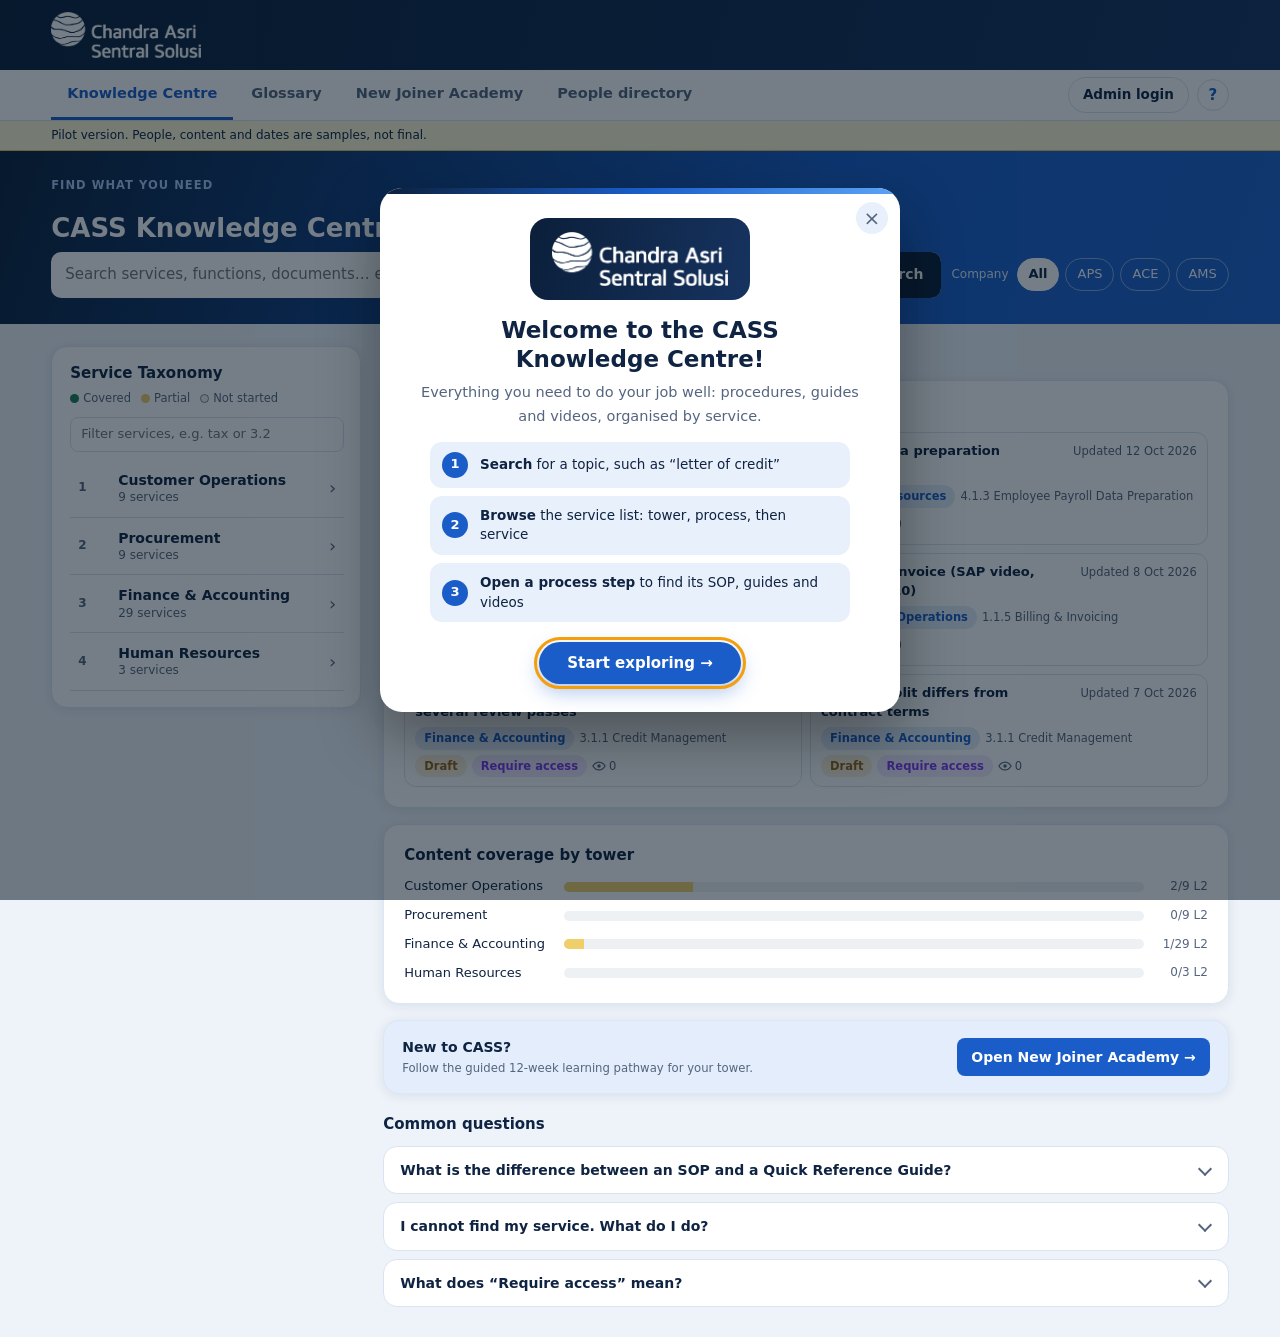
==== commit e9a2be30: "Top tab bar with Admin login, drill-down taxonomy list, separate Glossary page - White tab bar on ev" ====
--- a/CASS-KM/index.html
+++ b/CASS-KM/index.html
@@ -4,8 +4,9 @@
 <meta charset="utf-8">
 <meta name="viewport" content="width=device-width, initial-scale=1">
 <title>CASS Knowledge Centre</title>
+<link rel="stylesheet" href="km-nav.css">
 <style>
-/* Layout: brand bar + search hero (with live suggestions), then taxonomy sidebar | content (home, L2 page, search results, glossary). */
+/* Layout: brand bar + search hero (with live suggestions), then taxonomy sidebar | content (home, L2 page, search results). */
 :root{
   --bg:#eef3fa;--surface:#ffffff;--surface-2:#e8f0fb;--ink:#0f2342;--muted:#55657f;--line:#d9e3f1;
   --brand:#1a5dc8;--brand-soft:#e3edfb;--on-brand:#ffffff;--hdr1:#0b1f3a;--hdr1b:#163360;--hdr2:#1a5dc8;--hdr3:#1f62cc;--hdr-ink:#ffffff;--hdr-muted:#e3edfb;
@@ -49,9 +50,6 @@
 .top{background:linear-gradient(105deg,var(--hdr1),var(--hdr1b));color:var(--hdr-ink);display:flex;align-items:center;justify-content:space-between;gap:12px;flex-wrap:wrap;padding-block:12px}
 .brand{color:var(--hdr-ink)}
 .brand{display:inline-flex;align-items:center}.brand img{display:block;height:46px;width:auto}@media (max-width:560px){.brand img{height:36px}}
-.nav{display:flex;gap:4px;flex-wrap:wrap}
-.nav a{padding:8px 12px;border-radius:8px;color:var(--hdr-ink)}
-.nav a:hover,.nav .on{background:rgba(255,255,255,.14)}
 .mock{font-size:12px;background:var(--hl);color:var(--ink);border-bottom:1px solid var(--hl-line);padding-block:6px}
 .hero{background:linear-gradient(110deg,var(--hdr1),var(--hdr2) 62%,var(--hdr3));color:var(--hdr-ink);padding-block:26px}
 .eyebrow{margin:0 0 4px;font-size:11.5px;font-weight:700;letter-spacing:.09em;text-transform:uppercase;color:var(--brand)}
@@ -89,18 +87,22 @@
 .dot{display:inline-block;width:9px;height:9px;border-radius:50%;margin-right:4px;vertical-align:middle;flex:none}
 .dot.covered{background:var(--ok)}.dot.partial{background:var(--partial)}.dot.none{background:var(--none-bg);border:1.5px solid var(--none)}
 .tfilter{width:100%;border:1px solid var(--line);border-radius:8px;padding:7px 10px;background:var(--surface);color:var(--ink);margin-bottom:8px;font-size:13px}
-.tree details{margin:2px 0}
-.tree summary{cursor:pointer;padding:7px 8px;font-weight:650;border-radius:7px;list-style:none;display:flex;align-items:baseline;gap:6px}
-.tree summary::-webkit-details-marker{display:none}
-.tree summary::before{content:"";flex:none;width:0;height:0;border-style:solid;border-width:5px 0 5px 7px;border-color:transparent transparent transparent var(--muted);margin:0 4px 0 2px;transform:translateY(-1px);transition:transform .15s}
-.tree details[open]>summary::before{transform:translateY(-1px) rotate(90deg)}
-.tree summary:hover{background:var(--surface-2)}
+.dr-head{display:flex;align-items:center;gap:8px;margin:2px 0 8px}
+.dr-back{flex:none;border:1px solid var(--line);background:var(--surface);color:var(--brand);border-radius:999px;padding:5px 12px;font-weight:650;font-size:12.5px;cursor:pointer}
+.dr-back:hover{border-color:var(--brand)}
+.dr-title{font-weight:700;font-size:14px;line-height:1.25;min-width:0;overflow-wrap:anywhere}
+.dr-row{display:flex;align-items:center;gap:10px;width:100%;border:0;border-bottom:1px solid var(--line);background:transparent;text-align:left;padding:11px 8px;color:var(--ink);cursor:pointer;font-size:14px}
+.dr-row:hover{background:var(--surface-2)}
+.dr-row .code{font-variant-numeric:tabular-nums;color:var(--muted);font-weight:600;font-size:12px;min-width:30px}
+.dr-row .nm{flex:1;min-width:0;font-weight:650;line-height:1.3}
+.dr-row small{display:block;color:var(--muted);font-weight:400;font-size:12px;margin-top:1px}
+.dr-row .chev{color:var(--muted);font-size:18px;line-height:1}
 .tree .code{font-variant-numeric:tabular-nums;color:var(--muted);font-weight:600;font-size:12px;white-space:nowrap}
-.tree details details{margin-left:14px;border-left:1px solid var(--line);padding-left:6px}
-.leaf{display:flex;align-items:center;gap:6px;width:100%;border:0;background:transparent;text-align:left;padding:7px 8px;border-radius:7px;color:var(--muted);cursor:pointer;font-size:13px}
-.leaf:hover{background:var(--brand-soft);color:var(--ink)}
+.leaf{display:flex;align-items:center;gap:6px;width:100%;border:0;background:transparent;text-align:left;padding:9px 8px;border-radius:7px;color:var(--ink);cursor:pointer;font-size:13.5px}
+.leaf:hover{background:var(--brand-soft)}
 .leaf.on{background:var(--brand-soft);color:var(--brand);font-weight:700}
 .leaf .nm{flex:1;min-width:0}
+.leaf small{display:block;color:var(--muted);font-weight:400;font-size:11.5px}
 .main{min-width:0;display:grid;grid-template-columns:minmax(0,1fr);gap:16px;align-content:start}
 .crumb{font-size:12.5px;color:var(--muted);overflow-wrap:anywhere}
 .crumb button{border:0;background:none;padding:0;color:var(--brand);cursor:pointer}
@@ -236,14 +238,8 @@
 </style>
 </head>
 <body>
-<header class="top wrap">
-  <a class="brand" href="index.html" aria-label="CASS Knowledge Centre home"><img src="cass-logo.png" alt=""></a>
-  <nav class="nav" aria-label="Main">
-    <a class="on" href="index.html" aria-current="page">Knowledge Centre</a>
-    <a href="new-joiner-academy.html">New Joiner Academy</a>
-    <a href="people.html">People directory</a><a href="admin.html">Admin login</a>
-  </nav>
-</header>
+<header class="top wrap"><a class="brand" href="index.html" aria-label="CASS Knowledge Centre home"><img src="cass-logo.png" alt=""></a></header>
+<div class="tabbar wrap"><nav class="nav" aria-label="Main"><a class="on" href="index.html" aria-current="page">Knowledge Centre</a><a href="glossary.html">Glossary</a><a href="new-joiner-academy.html">New Joiner Academy</a><a href="people.html">People directory</a></nav><span class="sp"></span><a class="adm" href="admin.html">Admin<span class="lg"> login</span></a></div>
 <div class="mock wrap" id="mockBanner" hidden></div>
 <section class="hero wrap">
   <p class="eyebrow">Find what you need</p>
@@ -479,7 +475,7 @@
   if(a.q!==undefined){qEl.value=a.q;showSearch(a.q)}
   else if(a.l2){go(a.l2,{fn:a.fn||null})}
   else if(a.item){openItem(a.item)}
-  else if(a.view==='glossary'){showGlossary(a.term||null)}
+  else if(a.view==='glossary'){location.href='glossary.html'+(a.term?'?term='+encodeURIComponent(a.term):'')}
   else if(a.person){openPerson(a.person,qEl,'From search')}
 }
 qEl.addEventListener('input',()=>{clearTimeout(sgTimer);sgTimer=setTimeout(renderSuggest,80)});
@@ -497,12 +493,10 @@
 function viewHash(){
   if(state.view==='l2'){let h='#l2-'+state.l2;if(state.fn)h+='/fn-'+state.fn;else if(state.stepPicked&&state.step)h+='/'+state.step;return h}
   if(state.view==='search')return '#search-'+encodeURIComponent(state.q);
-  if(state.view==='glossary')return '#glossary';
   return '';
 }
 function showHome(){state={view:'home'};setHash('');render()}
 function showSearch(q){state={view:'search',q};setHash(viewHash());render();mainEl.scrollIntoView({block:'start'})}
-function showGlossary(term){state={view:'glossary',term:term||null};if(term)gl={tower:'all',q:''};setHash('#glossary');render();if(!term)mainEl.scrollIntoView({block:'start'})}
 function defaultStep(c){const s=stepsOf(c);return s?(s.find(x=>x.km)||s[0]).id:null}
 function go(l2,opt){
   opt=opt||{};if(!L2INDEX[l2])return;
@@ -511,8 +505,8 @@
   if(!opt.fn&&!opt.noScroll)document.querySelector('.layout').scrollIntoView({block:'start'});
 }
 function expandTo(l2){
-  if(document.getElementById('tf').value){document.getElementById('tf').value='';renderTree('')}
-  const leaf=document.querySelector(`.leaf[data-l2="${CSS.escape(l2)}"]`);if(leaf){let d=leaf.closest('details');while(d){d.open=true;d=d.parentElement&&d.parentElement.closest('details')}}
+  const n=L2INDEX[l2];if(!n)return;nav={l0:n.l0.code,l1:n.l1.code};
+  const tf=document.getElementById('tf');if(tf.value)tf.value='';renderTree('');
 }
 function route(){
   let h='';try{h=decodeURIComponent(location.hash.slice(1))}catch(e){h=location.hash.slice(1)}
@@ -524,7 +518,7 @@
     state={view:'l2',l2:c,step:st||defaultStep(c),stepPicked:!!st,fn,flashFn:fn};
   }
   else if(h.startsWith('item-')){const it=ITEMS.find(i=>i.id===h.slice(5));if(it&&L2INDEX[it.l2]){const st=(stepsOf(it.l2)||[]).find(x=>x.name===it.step);state={view:'l2',l2:it.l2,step:st?st.id:defaultStep(it.l2),stepPicked:!!st,fn:null};openId=it.id}else state={view:'home'}}
-  else if(h==='glossary'){state={view:'glossary',term:null}}
+  else if(h==='glossary'){location.replace('glossary.html');return}
   else if(h.startsWith('search-')&&h.length>7){state={view:'search',q:h.slice(7)};qEl.value=state.q}
   else state={view:'home'};
   if(state.l2)expandTo(state.l2);
@@ -533,16 +527,32 @@
 }
 
 /* ---------- Views ---------- */
+/* Service Taxonomy: a drill-down list, one level at a time (tower, then area, then service) */
+let nav={l0:null,l1:null};
+function leafBtn(a,b,x,withPath){const cv=covOf(x.code);return `<button type="button" class="leaf" data-l2="${esc(x.code)}" title="${COV[cv]}"><i class="dot ${cv}" aria-hidden="true"></i><span class="sr">${COV[cv]}: </span><span class="code">${esc(x.code)}</span><span class="nm">${esc(x.name)}${withPath?`<small>${esc(a.name)} › ${esc(b.name)}</small>`:''}</span></button>`}
+const countL2=a=>(a.l1||[]).reduce((n,b)=>n+(b.l2||[]).length,0);
+const plural=(n,w)=>n+' '+w+(n===1?'':'s');
 function renderTree(filter){
-  const f=norm(filter||''),numeric=/^[0-9.]+$/.test(f);
-  const hit=(codes,text)=>!f||(numeric?codes.some(c=>String(c).startsWith(f)):norm(codes.join(' ')+' '+text).includes(f));
-  const html=TAX.map(a=>{
-    const l1s=(a.l1||[]).map(b=>{const leaves=(b.l2||[]).filter(x=>hit([a.code,b.code,x.code],a.name+' '+b.name+' '+x.name));if(!leaves.length)return '';
-      return `<details ${f||b.code==='3.1'||b.code==='1.1'?'open':''}><summary><span class="code">${esc(b.code)}</span><span>${esc(b.name)}</span></summary>${leaves.map(x=>{const cv=covOf(x.code);return `<button type="button" class="leaf" data-l2="${esc(x.code)}" title="${COV[cv]}"><i class="dot ${cv}" aria-hidden="true"></i><span class="sr">${COV[cv]}: </span><span class="code">${esc(x.code)}</span><span class="nm">${esc(x.name)}</span></button>`}).join('')}</details>`}).join('');
-    if(!l1s)return '';
-    return `<details ${f||a.code==='3'||a.code==='1'?'open':''}><summary><span class="code">L0 · ${esc(a.code)}</span><i class="tsw tw-${esc(a.code)}" aria-hidden="true"></i><span>${esc(a.name)}</span></summary>${l1s}</details>`}).join('');
-  document.getElementById('tree').innerHTML=html||'<p class="sub" style="font-size:12.5px;padding:6px">No service matches that filter.</p>';
-  markLeaves();
+  const f=norm(filter||''),numeric=/^[0-9.]+$/.test(f),el=document.getElementById('tree');
+  if(f){
+    const hit=(codes,text)=>numeric?codes.some(c=>String(c).startsWith(f)):norm(codes.join(' ')+' '+text).includes(f);
+    const rows=TAX.flatMap(a=>(a.l1||[]).flatMap(b=>(b.l2||[]).filter(x=>hit([a.code,b.code,x.code],a.name+' '+b.name+' '+x.name)).map(x=>leafBtn(a,b,x,true)))).join('');
+    el.innerHTML=rows||'<p class="sub" style="font-size:12.5px;padding:6px">No service matches that filter.</p>';markLeaves();return;
+  }
+  const a=nav.l0?L0BY[nav.l0]:null,b=a&&nav.l1?(a.l1||[]).find(x=>x.code===nav.l1):null;
+  let html;
+  if(!a){html=TAX.map(t=>`<button type="button" class="dr-row" data-nav="l0:${esc(t.code)}"><span class="code">${esc(t.code)}</span><span class="nm">${esc(t.name)}<small>${plural(countL2(t),'service')}</small></span><span class="chev" aria-hidden="true">›</span></button>`).join('')}
+  else if(!b){html=`<div class="dr-head"><button type="button" class="dr-back" data-nav="back">‹ Back</button><span class="dr-title">${esc(a.name)}</span></div>`+(a.l1||[]).map(x=>`<button type="button" class="dr-row" data-nav="l1:${esc(x.code)}"><span class="code">${esc(x.code)}</span><span class="nm">${esc(x.name)}<small>${plural((x.l2||[]).length,'service')}</small></span><span class="chev" aria-hidden="true">›</span></button>`).join('')}
+  else{html=`<div class="dr-head"><button type="button" class="dr-back" data-nav="back">‹ Back</button><span class="dr-title">${esc(b.code)} ${esc(b.name)}</span></div>`+(b.l2||[]).map(x=>leafBtn(a,b,x,false)).join('')}
+  el.innerHTML=html;markLeaves();
+}
+function navTo(spec){
+  const prev=nav.l1?'l1:'+nav.l1:nav.l0?'l0:'+nav.l0:'';
+  if(spec==='back'){if(nav.l1)nav.l1=null;else nav.l0=null}
+  else{const [k,c]=spec.split(':');if(k==='l0'){nav={l0:c,l1:null}}else if(k==='l1'){nav.l1=c}}
+  renderTree(document.getElementById('tf').value);
+  const t=document.getElementById('tree'),target=spec==='back'?t.querySelector(`[data-nav="${CSS.escape(prev)}"]`):t.querySelector('.dr-back');
+  if(target)target.focus();
 }
 function markLeaves(){document.querySelectorAll('.leaf').forEach(b=>{const on=state.view==='l2'&&b.dataset.l2===state.l2;b.classList.toggle('on',on);if(on)b.setAttribute('aria-current','page');else b.removeAttribute('aria-current')})}
 function renderChips(){document.getElementById('coChips').innerHTML='<span class="lbl" aria-hidden="true">Company</span>'+['All',...COMPANIES].map(c=>`<button type="button" class="chip" data-co="${esc(c)}" aria-pressed="${c===company}">${esc(c)}</button>`).join('')}
@@ -571,8 +581,6 @@
   return `<div class="crumb">Home › Knowledge Centre</div>
   <section class="panel pad"><div class="titlerow" style="margin-bottom:10px"><h3 class="sec" style="margin:0">Recently updated${company!=='All'?' · '+esc(company):''}</h3>${nNew?`<span class="pill p-new">${nNew} new for you</span>`:''}</div>${recent.length?`<div class="recent">${recent.map(i=>itemCard(i,{lead:towerLead(i),dateTop:true})).join('')}</div>`:'<p class="sub">No documents for this company yet.</p>'}</section>
   <section class="panel pad"><h3 class="sec">Content coverage by tower</h3><div class="cov">${cov.map(r=>`<div class="covrow"><span>${esc(r.a.name)}</span><span class="bar" role="img" aria-label="${r.c} covered, ${r.p} partial, ${r.n-r.c-r.p} not started"><i class="c" style="width:${r.n?r.c/r.n*100:0}%"></i><i class="p" style="width:${r.n?r.p/r.n*100:0}%"></i></span><span class="num">${r.c+r.p}/${r.n} L2</span></div>`).join('')}</div></section>
-  <section class="panel pad"><div class="titlerow"><div><h3 class="sec" style="margin-bottom:4px">Glossary</h3></div><button type="button" class="btn primary" data-view="glossary">Open the glossary</button></div>
-   <div class="gl-peek">${['LC','BG','SOP','SLA','PO','KPI'].map(t=>`<button type="button" class="chipbtn" data-term="${esc(t)}" aria-label="Open the glossary at ${esc(t)}"><b>${esc(t)}</b></button>`).join('')}</div></section>
   <section class="panel academy"><div><b>New to CASS?</b><br><small class="sub">Follow the guided 12-week learning pathway for your tower.</small></div><a href="new-joiner-academy.html">Open New Joiner Academy →</a></section>${faqHtml('home')}`;
 }
 function l3Section(c){
@@ -631,53 +639,14 @@
   ${!r.length?`<section class="panel pad"><h3 class="sec">No results</h3><ul class="sub" style="margin:0;padding-left:20px"><li>Try a shorter word or check the spelling.</li><li>Search a code such as 3.2.</li><li>Check the company filter (now: ${esc(company)}).</li><li>Browse the taxonomy on the left.</li></ul></section>`:''}${faqHtml('search')}`;
 }
 
-/* ---------- Glossary ---------- */
-let gl={tower:'all',q:''};
-function glFiltered(){
-  const q=norm(gl.q);
-  return GLOSSARY.filter(g=>{
-    if(gl.tower==='none'){if(g.towers.length)return false}
-    else if(gl.tower!=='all'){if(!(g.towers.includes(gl.tower)||g.towers.includes('all')))return false}
-    return !q||norm(g.term+' '+g.meaning+' '+glTowerText(g)).includes(q);
-  }).sort((x,y)=>x.term.localeCompare(y.term,'en',{numeric:true,sensitivity:'base'}));
-}
-const glLetter=t=>{const c=(t[0]||'').toUpperCase();return /[A-Z]/.test(c)?c:'#'};
-function glTowerChips(g){
-  if(!g.towers.length)return '<span class="tba">Not assigned yet</span>';
-  if(g.towers.includes('all'))return '<span class="pill p-role">All towers</span>';
-  return g.towers.map(c=>`<span class="pill tw tw-${esc(c)}">${esc(TOWERNAMES[c]||c)}</span>`).join(' ');
-}
-function glList(){
-  const list=glFiltered();
-  if(!list.length)return {html:`<p class="sub" style="padding:14px 4px">No terms match${gl.q?' “'+esc(gl.q)+'”':''}${gl.tower!=='all'?' for this filter':''}. Try another word or choose “All towers”.</p>`,count:0,letters:[]};
-  let cur='',rows='';const letters=[];
-  list.forEach(g=>{const L=glLetter(g.term);if(L!==cur){cur=L;letters.push(L);rows+=`<div class="gl-letter" id="gl-${L==='#'?'num':L}">${L}</div>`}
-    rows+=`<div class="gl-row ${state.term===g.term?'flash':''}" id="gt-${slug(g.term)}"><div class="gl-term">${hl(g.term,gl.q)}</div><div class="gl-mean">${g.meaning?hl(g.meaning,gl.q):'<span class="tba">Meaning to be added</span>'}</div><div class="gl-tw">${glTowerChips(g)}</div></div>`});
-  return {html:rows,count:list.length,letters};
-}
-function viewGlossary(){
-  const r=glList();
-  const chips=[['all','All towers'],...Object.entries(TOWERNAMES),['none','Not assigned yet']];
-  const az='ABCDEFGHIJKLMNOPQRSTUVWXYZ'.split('');if(GLOSSARY.some(g=>glLetter(g.term)==='#'))az.push('#');
-  return `<div class="crumb"><button type="button" data-view="home">Home</button> › Glossary</div>
-  <section class="panel pad"><p class="eyebrow">Acronyms and terms</p><h2>Glossary</h2><p class="sub">Acronyms and terms used across CASS. Choose your tower to see the terms for your role, or search for a word.</p>
-   <div class="gl-tools"><label for="gq" class="sr">Search the glossary</label><input id="gq" class="tfilter" type="search" placeholder="Search a term or meaning, e.g. LC or guarantee" value="${esc(gl.q)}" autocomplete="off">
-    <div class="gl-chips" role="group" aria-label="Filter by tower">${chips.map(([k,n])=>`<button type="button" class="chipbtn ${/^[1-4]$/.test(k)?'tchip tw-'+k:''}" data-gtower="${esc(k)}" aria-pressed="${gl.tower===k}">${esc(n)}</button>`).join('')}</div></div>
-   <div class="gl-meta"><span id="glcount" aria-live="polite">${r.count} term${r.count===1?'':'s'}</span><span class="gl-az" id="glaz" role="group" aria-label="Jump to letter">${az.map(L=>`<button type="button" class="azb" data-gletter="${L}" ${r.letters.includes(L)?'':'disabled'} aria-label="Terms starting with ${L==='#'?'a number':L}">${L}</button>`).join('')}</span></div>
-   <div class="gl-list" id="gllist">${r.html}</div>
-   <p class="note">Tower tags show where a term is used, based on the service taxonomy and the LC pilot. “Not assigned yet” means we could not tell, so it stays blank until a tower head confirms it.</p></section>${faqHtml('glossary')}`;
-}
-function refreshGlossaryList(){const r=glList();document.getElementById('gllist').innerHTML=r.html;document.getElementById('glcount').textContent=r.count+' term'+(r.count===1?'':'s');document.querySelectorAll('#glaz .azb').forEach(b=>{b.disabled=!r.letters.includes(b.dataset.gletter)})}
-
 /* the pop-up guide of the page the visitor is on (shown once per page; the welcome pop-up is the home page's guide) */
 let guideKey='';
-function guideFor(view){const k={home:'home',l2:'service',search:'search',glossary:'glossary'}[view]||'home';if(k===guideKey)return;guideKey=k;if(k==='home')window.kmPage&&window.kmPage('home');else window.kmGuide&&window.kmGuide(k)}
+function guideFor(view){const k={home:'home',l2:'service',search:'search'}[view]||'home';if(k===guideKey)return;guideKey=k;if(k==='home')window.kmPage&&window.kmPage('home');else window.kmGuide&&window.kmGuide(k)}
 function render(){
   if(state.view==='l2'&&!L2INDEX[state.l2])state={view:'home'};
-  const v={home:viewHome,l2:viewL2,search:viewSearch,glossary:viewGlossary}[state.view]||viewHome;
+  const v={home:viewHome,l2:viewL2,search:viewSearch}[state.view]||viewHome;
   mainEl.innerHTML=v();markLeaves();
   guideFor(state.view);
-  if(state.view==='glossary'&&state.term){const el=document.getElementById('gt-'+slug(state.term));if(el){el.scrollIntoView({block:'center'});setTimeout(()=>el.classList.remove('flash'),2500)}state.term=null}
   if(state.view==='l2'&&state.flashFn){const el=document.getElementById(fnId(state.flashFn));if(el){el.scrollIntoView({block:'center'});setTimeout(()=>el.classList.remove('flash'),2500)}state.flashFn=null}
 }
 
@@ -769,12 +738,10 @@
   if(ds.copy!==undefined){const v=ds.copy;copyText(v).then(()=>toast('Email copied'),()=>toast('Copy this email: '+v));return}
   if(ds.copylink){copyText(pageUrl('#item-'+ds.copylink)).then(()=>toast('Link copied'),()=>toast('Copy this link: '+pageUrl('#item-'+ds.copylink)));return}
   if(t.hasAttribute('data-close')){closeDrawer();return}
-  if(ds.gtower!==undefined){gl.tower=ds.gtower;state.term=null;render();const b=document.querySelector(`[data-gtower="${CSS.escape(ds.gtower)}"]`);if(b)b.focus();return}
-  if(ds.gletter){const el=document.getElementById('gl-'+(ds.gletter==='#'?'num':ds.gletter));if(el)el.scrollIntoView({block:'start'});return}
-  if(ds.term){showGlossary(ds.term);return}
+  if(ds.nav){navTo(ds.nav);return}
   if(ds.act){try{runAct(JSON.parse(ds.act))}catch(err){}return}
   if(ds.l2){go(ds.l2);return}
-  if(ds.view){if(ds.view==='home')showHome();else if(ds.view==='glossary')showGlossary(null);return}
+  if(ds.view){if(ds.view==='home')showHome();return}
   if(ds.step){state.step=ds.step;state.stepPicked=true;state.fn=null;setHash(viewHash());render();const b=document.querySelector(`.node[data-step="${CSS.escape(ds.step)}"]`);if(b)b.focus();return}
   if(ds.item){openItem(ds.item);return}
   if(ds.co){company=ds.co;store.set('kmCompany',company);renderChips();render();const b=document.querySelector(`.chip[data-co="${CSS.escape(company)}"]`);if(b)b.focus();return}
@@ -795,7 +762,6 @@
   if(e.key==='/'&&!e.ctrlKey&&!e.metaKey&&!e.altKey){const a=document.activeElement;if(!a||!/^(input|textarea|select)$/i.test(a.tagName)&&!a.isContentEditable){e.preventDefault();closePop();closeDrawer();qEl.focus();qEl.select()}}
 });
 document.getElementById('tf').addEventListener('input',e=>renderTree(e.target.value));
-document.addEventListener('input',e=>{if(e.target.id!=='gq')return;gl.q=e.target.value;state.term=null;refreshGlossaryList()});
 renderTree();renderChips();
 addEventListener('hashchange',route);
 route();
--- a/CASS-KM/km-nav.css
+++ b/CASS-KM/km-nav.css
@@ -0,0 +1,21 @@
+/* Top navigation tab bar, shared by every reader page. Uses the colour tokens each page defines in :root. */
+.tabbar{display:flex;align-items:stretch;background:var(--surface);border-bottom:1px solid var(--line)}
+.tabbar .nav{display:flex;gap:2px;min-width:0;overflow-x:auto;scrollbar-width:none}
+.tabbar .nav::-webkit-scrollbar{display:none}
+.tabbar .nav a{display:flex;align-items:center;padding:13px 16px;font-weight:650;font-size:14.5px;color:var(--muted);border-bottom:3px solid transparent;white-space:nowrap}
+.tabbar .nav a:hover{color:var(--ink)}
+.tabbar .nav a.on{color:var(--brand);border-bottom-color:var(--brand)}
+.tabbar .sp{flex:1}
+.tabbar .adm{align-self:center;flex:none;border:1px solid var(--line);border-radius:999px;padding:7px 14px;font-size:13.5px;font-weight:650;color:var(--ink);margin-left:8px;white-space:nowrap}
+.tabbar .adm:hover{border-color:var(--brand);color:var(--brand)}
+.tabbar .kmhelp{align-self:center;flex:none;margin-left:8px;border-color:var(--line);color:var(--brand)}
+.tabbar .kmhelp:hover{background:var(--brand-soft)}
+@media (max-width:640px){
+  .tabbar{padding-left:8px;padding-right:8px}
+  .tabbar .sp{display:none}
+  .tabbar .nav{flex:1;-webkit-mask-image:linear-gradient(90deg,#000 90%,transparent);mask-image:linear-gradient(90deg,#000 90%,transparent)}
+  .tabbar .nav a{padding:12px 10px;font-size:13.5px}
+  .tabbar .adm{margin-left:6px;padding:6px 12px}
+  .tabbar .adm .lg{display:none}
+  .tabbar .kmhelp{margin-left:6px;width:30px;height:30px}
+}
